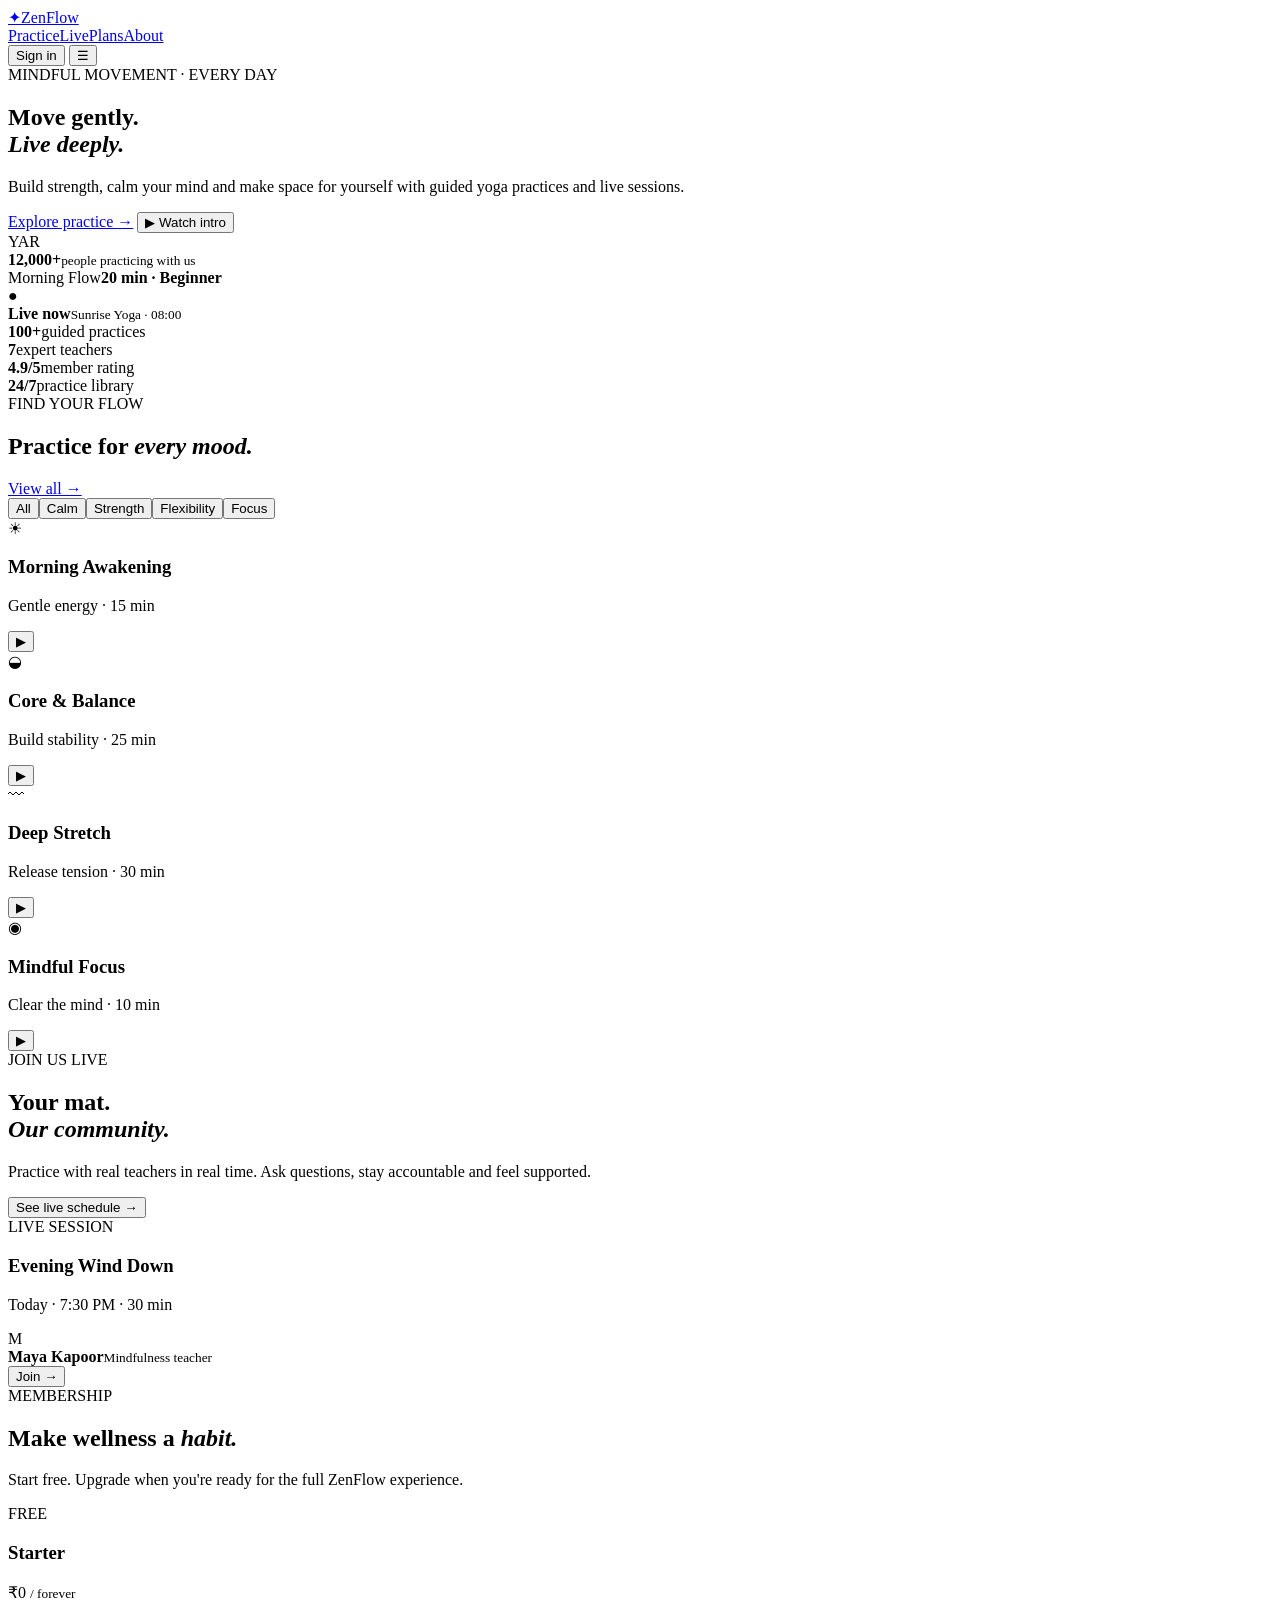
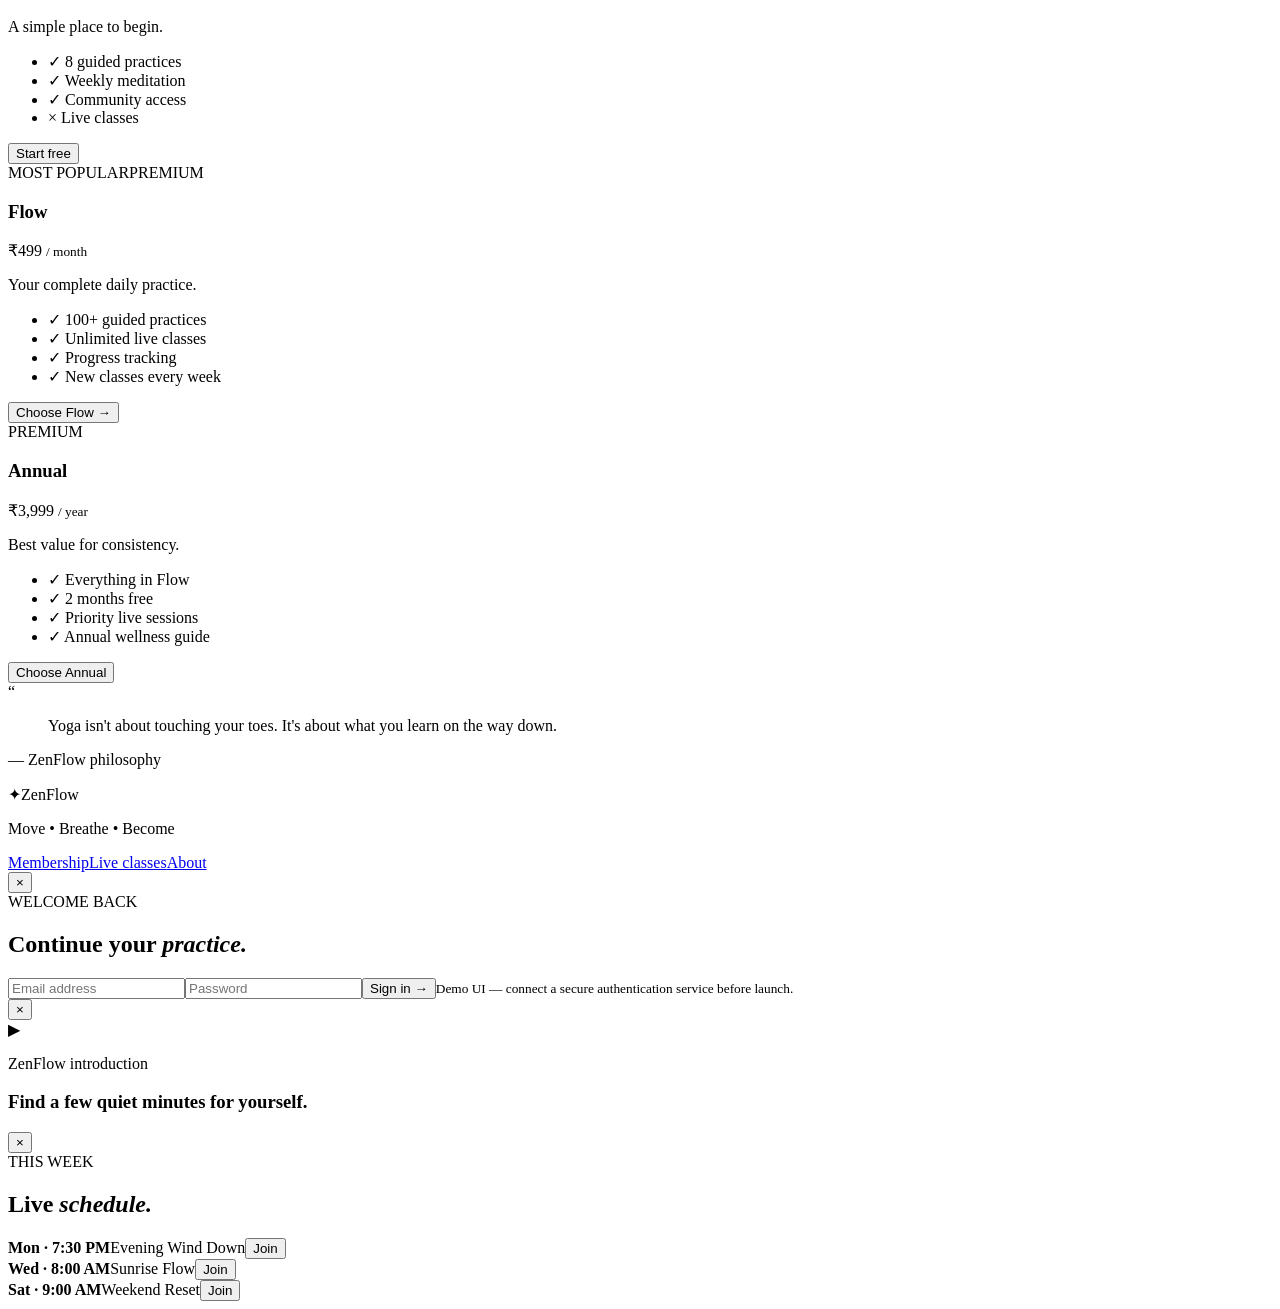
==== index.html @ b09c8c9c "Rename index.html.html to index.html" ====
<!DOCTYPE html>
<html lang="en">
<head>
<meta charset="UTF-8">
<meta name="viewport" content="width=device-width, initial-scale=1.0">
<meta name="description" content="ZenFlow Yoga — mindful movement, live classes and wellness plans.">
<title>ZenFlow Yoga | Move • Breathe • Become</title>
<link rel="preconnect" href="https://fonts.googleapis.com">
<link rel="preconnect" href="https://fonts.gstatic.com" crossorigin>
<link href="https://fonts.googleapis.com/css2?family=DM+Sans:wght@400;500;600;700&family=Playfair+Display:wght@500;600;700&display=swap" rel="stylesheet">
<link rel="stylesheet" href="style.css">
</head>
<body>
<div class="ambient ambient-one"></div><div class="ambient ambient-two"></div>

<header class="nav">
  <a class="brand" href="#home"><span class="brand-mark">✦</span><span>ZenFlow</span></a>
  <nav>
    <a href="#practice">Practice</a><a href="#live">Live</a><a href="#plans">Plans</a><a href="#about">About</a>
  </nav>
  <button class="nav-btn" onclick="openModal('loginModal')">Sign in</button>
  <button class="menu" onclick="toggleMenu()">☰</button>
</header>

<main id="home">
<section class="hero">
  <div class="hero-copy reveal">
    <div class="eyebrow">MINDFUL MOVEMENT · EVERY DAY</div>
    <h1>Move gently.<br><em>Live deeply.</em></h1>
    <p>Build strength, calm your mind and make space for yourself with guided yoga practices and live sessions.</p>
    <div class="hero-actions">
      <a class="btn primary" href="#practice">Explore practice <span>→</span></a>
      <button class="btn ghost" onclick="openModal('videoModal')">▶ Watch intro</button>
    </div>
    <div class="mini-proof"><div class="avatars"><span>Y</span><span>A</span><span>R</span></div><div><strong>12,000+</strong><small>people practicing with us</small></div></div>
  </div>
  <div class="hero-art reveal">
    <div class="sun"></div>
    <div class="hero-card">
      <div class="pose-illustration"><div class="head"></div><div class="body"></div><div class="arm a1"></div><div class="arm a2"></div><div class="leg l1"></div><div class="leg l2"></div></div>
      <div class="pose-label"><span>Morning Flow</span><b>20 min · Beginner</b></div>
    </div>
    <div class="floating-card"><span class="pulse">●</span><div><b>Live now</b><small>Sunrise Yoga · 08:00</small></div></div>
  </div>
</section>

<section class="stats reveal"><div><strong>100+</strong><span>guided practices</span></div><div><strong>7</strong><span>expert teachers</span></div><div><strong>4.9/5</strong><span>member rating</span></div><div><strong>24/7</strong><span>practice library</span></div></section>

<section id="practice" class="section">
  <div class="section-head reveal"><div><div class="eyebrow">FIND YOUR FLOW</div><h2>Practice for <em>every mood.</em></h2></div><a href="#" onclick="filterAll();return false;">View all →</a></div>
  <div class="filters reveal"><button class="active" onclick="filterPractice('all',this)">All</button><button onclick="filterPractice('calm',this)">Calm</button><button onclick="filterPractice('strength',this)">Strength</button><button onclick="filterPractice('flexibility',this)">Flexibility</button><button onclick="filterPractice('focus',this)">Focus</button></div>
  <div class="practice-grid">
    <article class="practice-card large calm reveal"><div class="card-art art-one"><span>☀</span></div><div class="card-info"><div><h3>Morning Awakening</h3><p>Gentle energy · 15 min</p></div><button onclick="startPractice('Morning Awakening')">▶</button></div></article>
    <article class="practice-card strength reveal"><div class="card-art art-two"><span>◒</span></div><div class="card-info"><div><h3>Core & Balance</h3><p>Build stability · 25 min</p></div><button onclick="startPractice('Core & Balance')">▶</button></div></article>
    <article class="practice-card flexibility reveal"><div class="card-art art-three"><span>〰</span></div><div class="card-info"><div><h3>Deep Stretch</h3><p>Release tension · 30 min</p></div><button onclick="startPractice('Deep Stretch')">▶</button></div></article>
    <article class="practice-card focus reveal"><div class="card-art art-four"><span>◉</span></div><div class="card-info"><div><h3>Mindful Focus</h3><p>Clear the mind · 10 min</p></div><button onclick="startPractice('Mindful Focus')">▶</button></div></article>
  </div>
</section>

<section id="live" class="live-section">
  <div class="live-copy reveal"><div class="eyebrow">JOIN US LIVE</div><h2>Your mat.<br><em>Our community.</em></h2><p>Practice with real teachers in real time. Ask questions, stay accountable and feel supported.</p><button class="btn light" onclick="openModal('scheduleModal')">See live schedule →</button></div>
  <div class="schedule reveal">
    <div class="live-badge"><span></span> LIVE SESSION</div>
    <h3>Evening Wind Down</h3><p>Today · 7:30 PM · 30 min</p><div class="teacher"><div class="teacher-avatar">M</div><div><b>Maya Kapoor</b><small>Mindfulness teacher</small></div><button onclick="joinLive()">Join →</button></div>
  </div>
</section>

<section id="plans" class="section plans">
  <div class="section-head centered reveal"><div class="eyebrow">MEMBERSHIP</div><h2>Make wellness a <em>habit.</em></h2><p>Start free. Upgrade when you're ready for the full ZenFlow experience.</p></div>
  <div class="pricing">
    <article class="price-card reveal"><span class="plan-tag">FREE</span><h3>Starter</h3><div class="price">₹0 <small>/ forever</small></div><p>A simple place to begin.</p><ul><li>✓ 8 guided practices</li><li>✓ Weekly meditation</li><li>✓ Community access</li><li class="muted">× Live classes</li></ul><button class="btn outline" onclick="choosePlan('Starter')">Start free</button></article>
    <article class="price-card featured reveal"><span class="popular">MOST POPULAR</span><span class="plan-tag">PREMIUM</span><h3>Flow</h3><div class="price">₹499 <small>/ month</small></div><p>Your complete daily practice.</p><ul><li>✓ 100+ guided practices</li><li>✓ Unlimited live classes</li><li>✓ Progress tracking</li><li>✓ New classes every week</li></ul><button class="btn primary" onclick="choosePlan('Flow')">Choose Flow →</button></article>
    <article class="price-card reveal"><span class="plan-tag">PREMIUM</span><h3>Annual</h3><div class="price">₹3,999 <small>/ year</small></div><p>Best value for consistency.</p><ul><li>✓ Everything in Flow</li><li>✓ 2 months free</li><li>✓ Priority live sessions</li><li>✓ Annual wellness guide</li></ul><button class="btn outline" onclick="choosePlan('Annual')">Choose Annual</button></article>
  </div>
</section>

<section id="about" class="testimonial reveal"><div class="quote-mark">“</div><blockquote>Yoga isn't about touching your toes. It's about what you learn on the way down.</blockquote><p>— ZenFlow philosophy</p></section>
</main>

<footer><div class="brand"><span class="brand-mark">✦</span><span>ZenFlow</span></div><p>Move • Breathe • Become</p><div><a href="#plans">Membership</a><a href="#live">Live classes</a><a href="#about">About</a></div></footer>

<div class="modal" id="loginModal"><div class="modal-box"><button class="close" onclick="closeModal('loginModal')">×</button><div class="eyebrow">WELCOME BACK</div><h2>Continue your <em>practice.</em></h2><input placeholder="Email address" type="email"><input placeholder="Password" type="password"><button class="btn primary full" onclick="demoAction('Signed in (demo)');closeModal('loginModal')">Sign in →</button><small>Demo UI — connect a secure authentication service before launch.</small></div></div>
<div class="modal" id="videoModal"><div class="modal-box video-box"><button class="close" onclick="closeModal('videoModal')">×</button><div class="fake-video"><span>▶</span><p>ZenFlow introduction</p></div><h3>Find a few quiet minutes for yourself.</h3></div></div>
<div class="modal" id="scheduleModal"><div class="modal-box"><button class="close" onclick="closeModal('scheduleModal')">×</button><div class="eyebrow">THIS WEEK</div><h2>Live <em>schedule.</em></h2><div class="slot"><b>Mon · 7:30 PM</b><span>Evening Wind Down</span><button onclick="joinLive()">Join</button></div><div class="slot"><b>Wed · 8:00 AM</b><span>Sunrise Flow</span><button onclick="joinLive()">Join</button></div><div class="slot"><b>Sat · 9:00 AM</b><span>Weekend Reset</span><button onclick="joinLive()">Join</button></div></div></div>
<div class="toast" id="toast"></div>
<script src="script.js"></script>
</body>
</html>
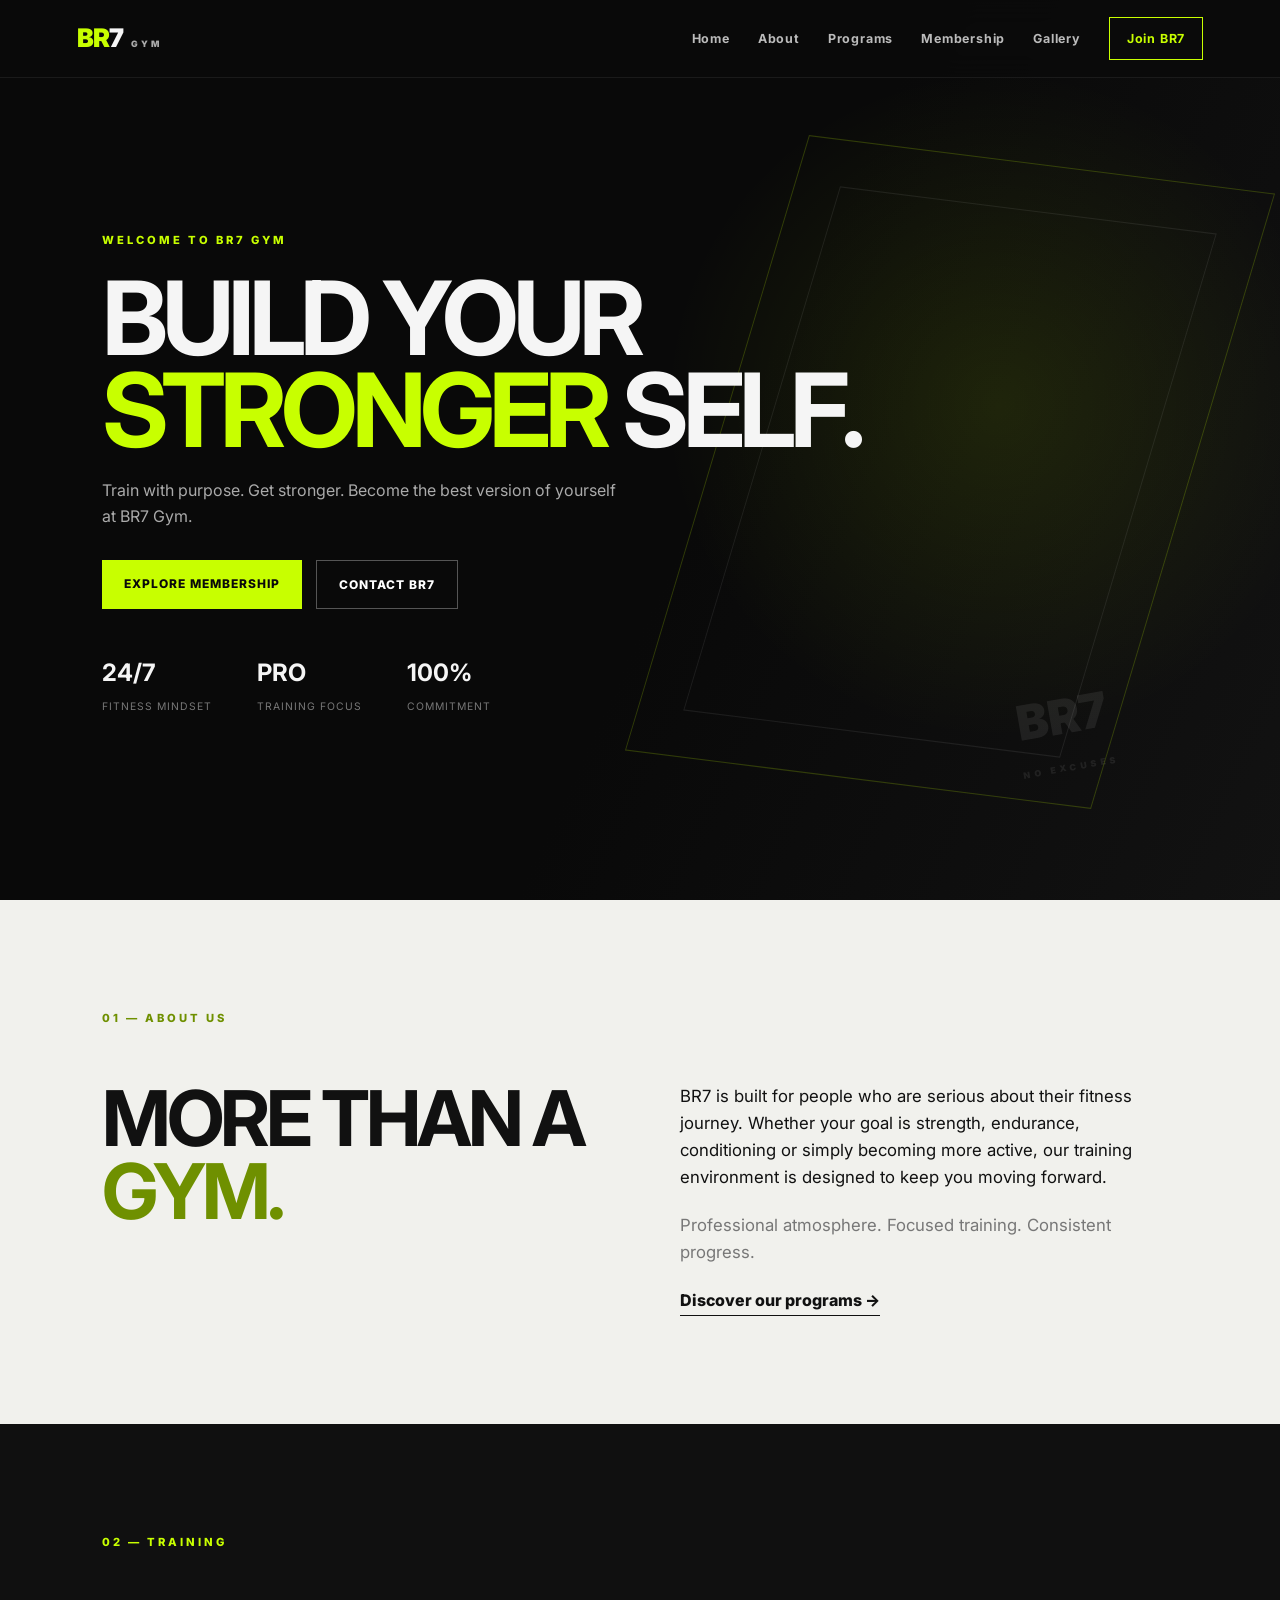
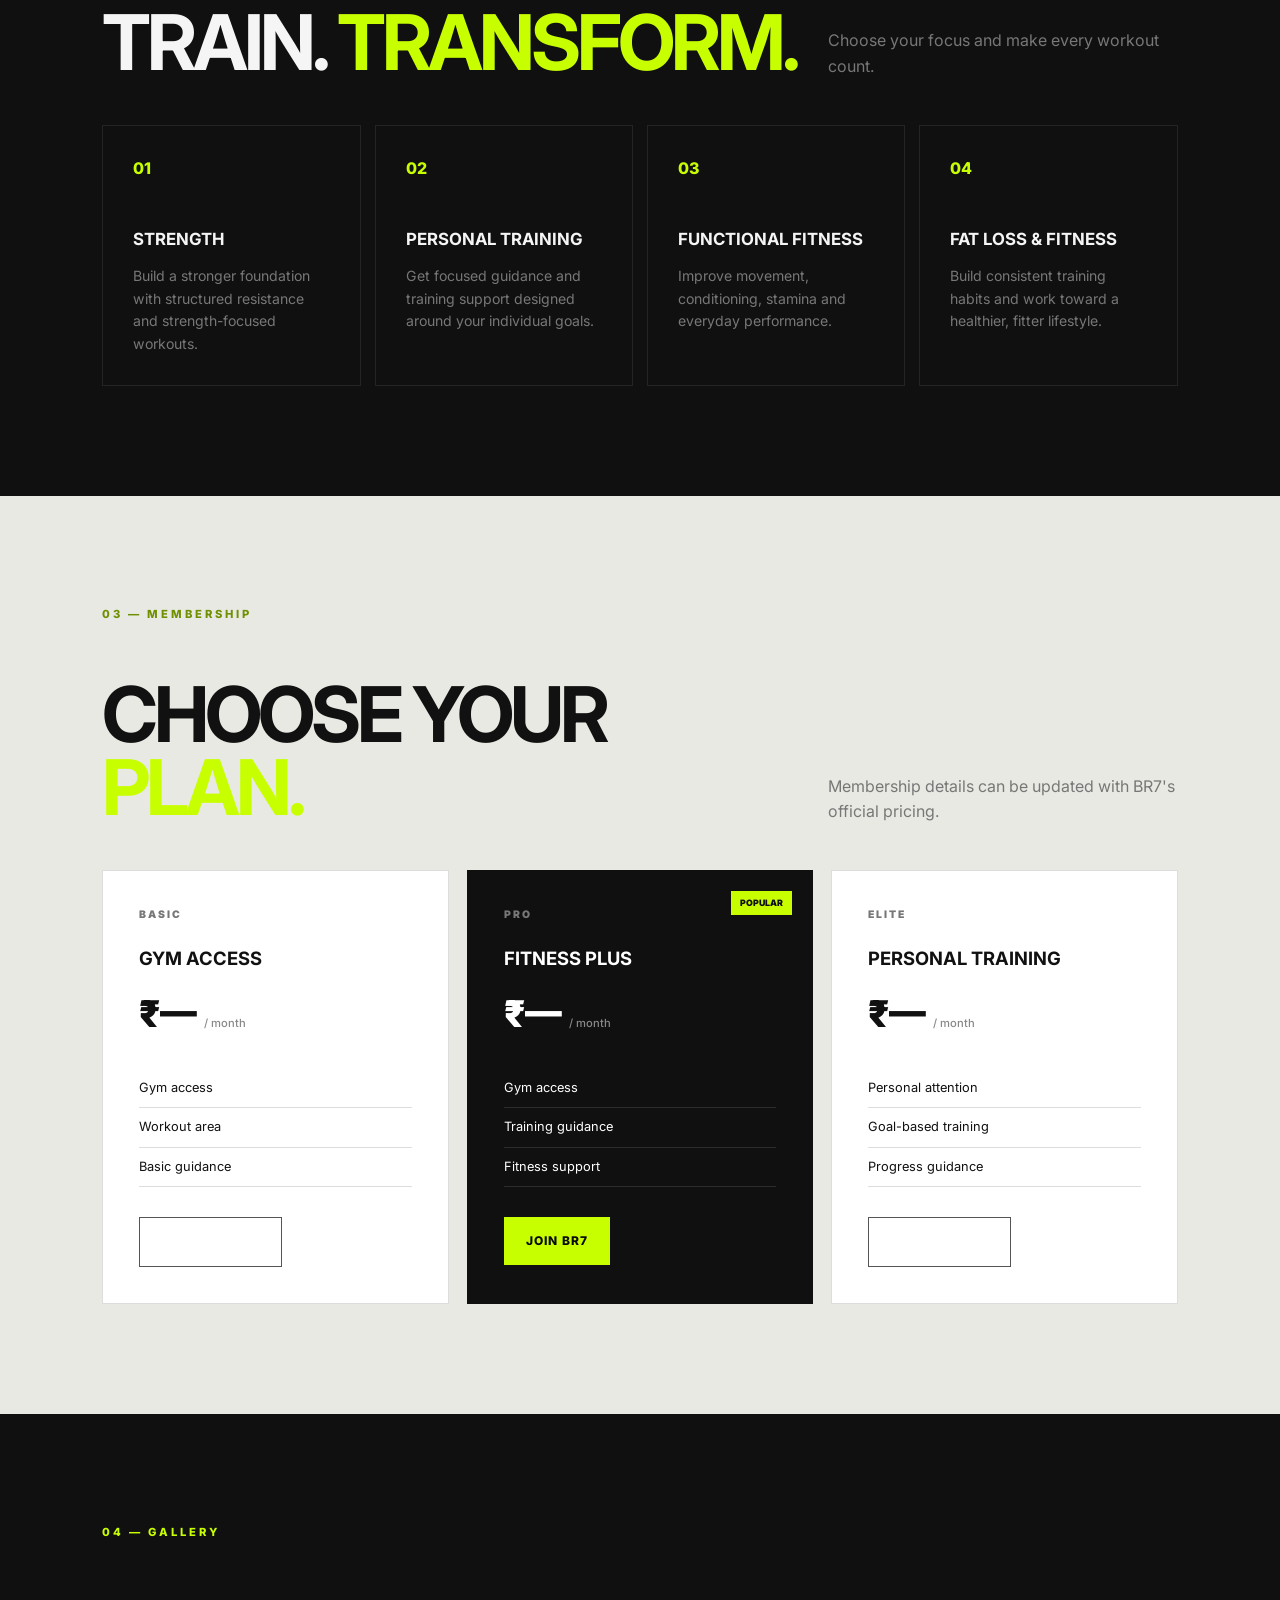
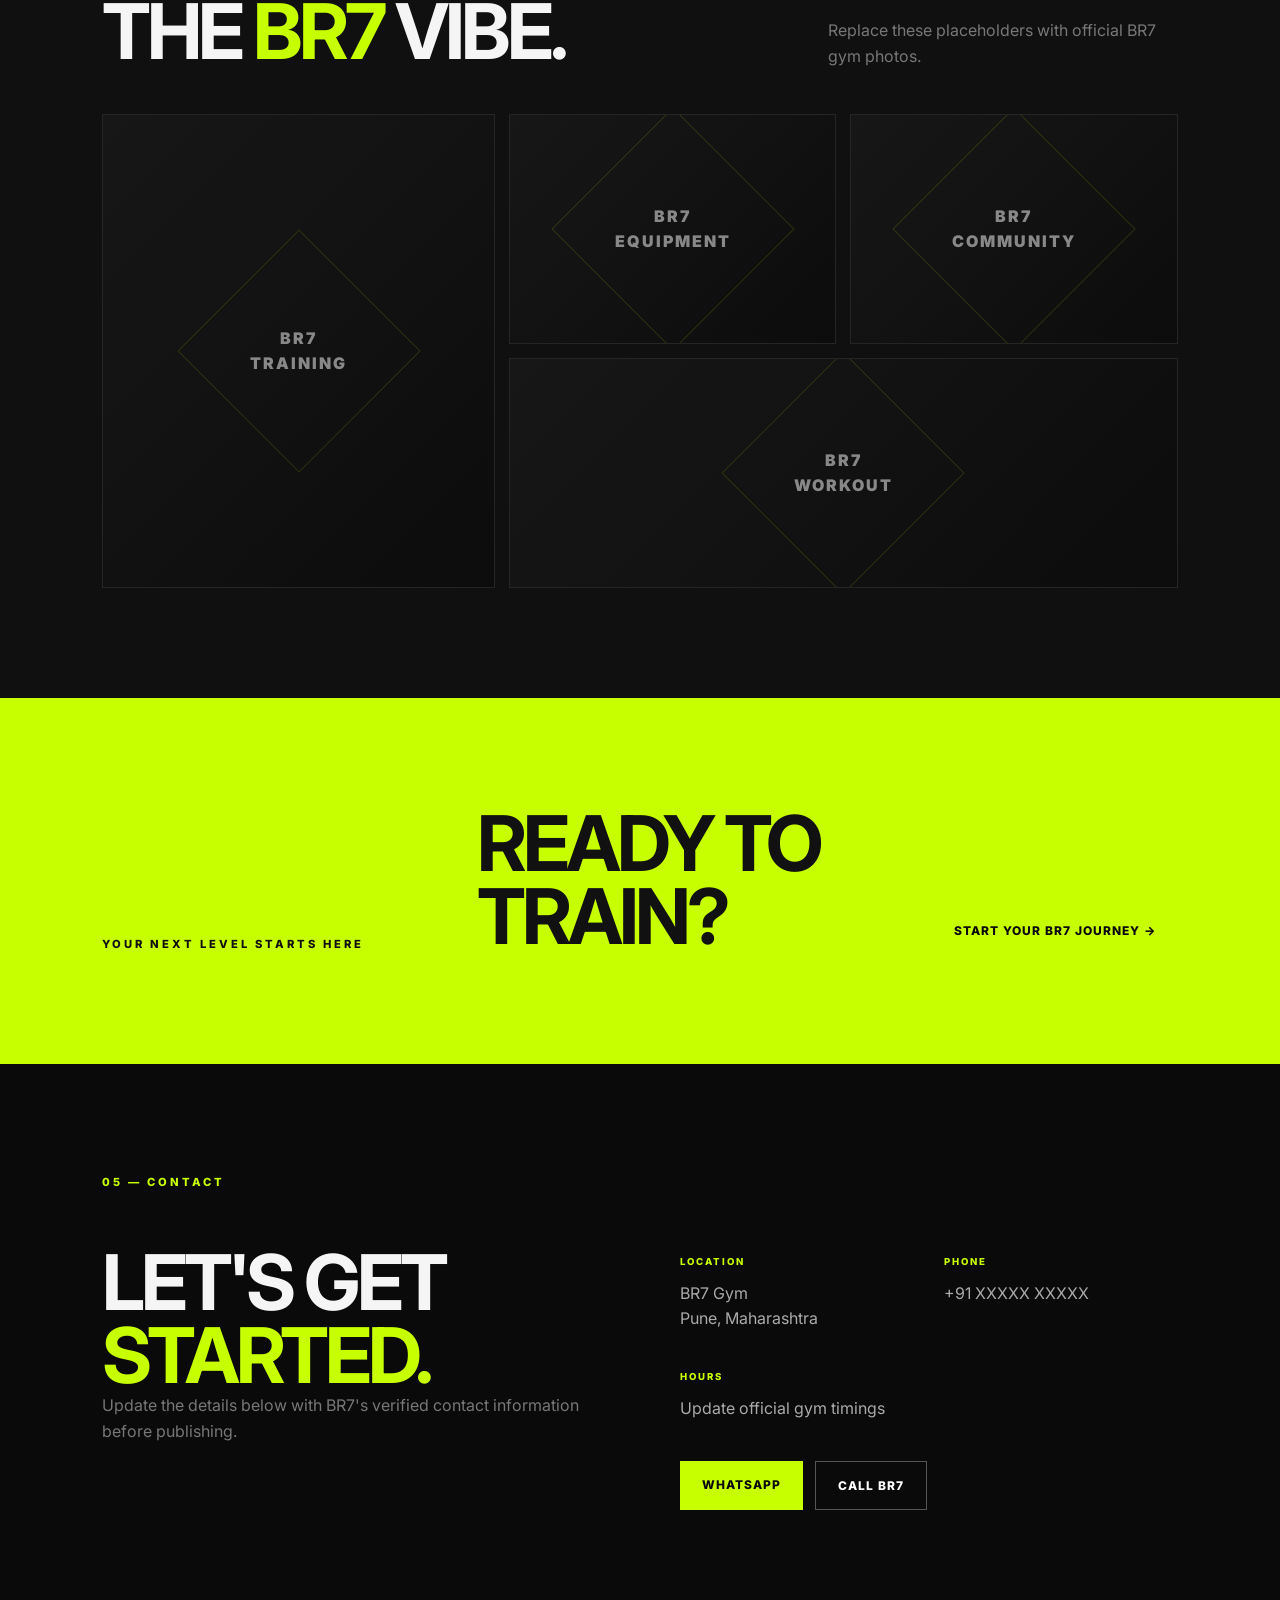
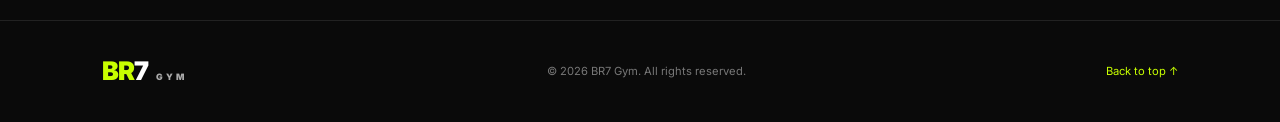
==== commit 6a9e39c7: "Add files via upload" ====
--- a/index.html
+++ b/index.html
@@ -1,88 +1,137 @@
 <!DOCTYPE html>
 <html lang="en">
 <head>
-<meta charset="UTF-8">
-<meta name="viewport" content="width=device-width, initial-scale=1.0">
-<meta name="description" content="ZenFlow Yoga — mindful movement, live classes and wellness plans.">
-<title>ZenFlow Yoga | Move • Breathe • Become</title>
-<link rel="preconnect" href="https://fonts.googleapis.com">
-<link rel="preconnect" href="https://fonts.gstatic.com" crossorigin>
-<link href="https://fonts.googleapis.com/css2?family=DM+Sans:wght@400;500;600;700&family=Playfair+Display:wght@500;600;700&display=swap" rel="stylesheet">
-<link rel="stylesheet" href="style.css">
+  <meta charset="UTF-8">
+  <meta name="viewport" content="width=device-width, initial-scale=1.0">
+  <meta name="description" content="BR7 Gym - Modern fitness, strength and training.">
+  <title>BR7 Gym | Train. Transform. Triumph.</title>
+  <link rel="preconnect" href="https://fonts.googleapis.com">
+  <link rel="preconnect" href="https://fonts.gstatic.com" crossorigin>
+  <link href="https://fonts.googleapis.com/css2?family=Inter:wght@400;500;600;700;800;900&display=swap" rel="stylesheet">
+  <link rel="stylesheet" href="style.css">
 </head>
 <body>
-<div class="ambient ambient-one"></div><div class="ambient ambient-two"></div>
+  <div class="loader"><div class="loader-logo">BR<span>7</span></div></div>
 
-<header class="nav">
-  <a class="brand" href="#home"><span class="brand-mark">✦</span><span>ZenFlow</span></a>
-  <nav>
-    <a href="#practice">Practice</a><a href="#live">Live</a><a href="#plans">Plans</a><a href="#about">About</a>
-  </nav>
-  <button class="nav-btn" onclick="openModal('loginModal')">Sign in</button>
-  <button class="menu" onclick="toggleMenu()">☰</button>
-</header>
+  <header class="navbar">
+    <a class="brand" href="#home"><span>BR</span>7 <small>GYM</small></a>
+    <button class="menu-toggle" aria-label="Open menu">☰</button>
+    <nav>
+      <a href="#home">Home</a>
+      <a href="#about">About</a>
+      <a href="#programs">Programs</a>
+      <a href="#plans">Membership</a>
+      <a href="#gallery">Gallery</a>
+      <a href="#contact" class="nav-cta">Join BR7</a>
+    </nav>
+  </header>
 
-<main id="home">
-<section class="hero">
-  <div class="hero-copy reveal">
-    <div class="eyebrow">MINDFUL MOVEMENT · EVERY DAY</div>
-    <h1>Move gently.<br><em>Live deeply.</em></h1>
-    <p>Build strength, calm your mind and make space for yourself with guided yoga practices and live sessions.</p>
-    <div class="hero-actions">
-      <a class="btn primary" href="#practice">Explore practice <span>→</span></a>
-      <button class="btn ghost" onclick="openModal('videoModal')">▶ Watch intro</button>
-    </div>
-    <div class="mini-proof"><div class="avatars"><span>Y</span><span>A</span><span>R</span></div><div><strong>12,000+</strong><small>people practicing with us</small></div></div>
-  </div>
-  <div class="hero-art reveal">
-    <div class="sun"></div>
-    <div class="hero-card">
-      <div class="pose-illustration"><div class="head"></div><div class="body"></div><div class="arm a1"></div><div class="arm a2"></div><div class="leg l1"></div><div class="leg l2"></div></div>
-      <div class="pose-label"><span>Morning Flow</span><b>20 min · Beginner</b></div>
-    </div>
-    <div class="floating-card"><span class="pulse">●</span><div><b>Live now</b><small>Sunrise Yoga · 08:00</small></div></div>
-  </div>
-</section>
+  <main>
+    <section id="home" class="hero">
+      <div class="hero-content reveal">
+        <p class="eyebrow">WELCOME TO BR7 GYM</p>
+        <h1>BUILD YOUR<br><span>STRONGER</span> SELF.</h1>
+        <p class="hero-text">Train with purpose. Get stronger. Become the best version of yourself at BR7 Gym.</p>
+        <div class="hero-buttons">
+          <a href="#plans" class="btn btn-primary">Explore Membership</a>
+          <a href="#contact" class="btn btn-outline">Contact BR7</a>
+        </div>
+        <div class="stats">
+          <div><strong>24/7</strong><small>Fitness Mindset</small></div>
+          <div><strong>PRO</strong><small>Training Focus</small></div>
+          <div><strong>100%</strong><small>Commitment</small></div>
+        </div>
+      </div>
+      <div class="hero-shape"></div>
+      <div class="hero-badge">BR7<br><small>NO EXCUSES</small></div>
+    </section>
 
-<section class="stats reveal"><div><strong>100+</strong><span>guided practices</span></div><div><strong>7</strong><span>expert teachers</span></div><div><strong>4.9/5</strong><span>member rating</span></div><div><strong>24/7</strong><span>practice library</span></div></section>
+    <section id="about" class="section about">
+      <div class="section-tag">01 — ABOUT US</div>
+      <div class="two-col">
+        <div class="reveal">
+          <h2>MORE THAN A<br><span>GYM.</span></h2>
+        </div>
+        <div class="about-copy reveal">
+          <p>BR7 is built for people who are serious about their fitness journey. Whether your goal is strength, endurance, conditioning or simply becoming more active, our training environment is designed to keep you moving forward.</p>
+          <p class="muted">Professional atmosphere. Focused training. Consistent progress.</p>
+          <a href="#programs" class="text-link">Discover our programs →</a>
+        </div>
+      </div>
+    </section>
 
-<section id="practice" class="section">
-  <div class="section-head reveal"><div><div class="eyebrow">FIND YOUR FLOW</div><h2>Practice for <em>every mood.</em></h2></div><a href="#" onclick="filterAll();return false;">View all →</a></div>
-  <div class="filters reveal"><button class="active" onclick="filterPractice('all',this)">All</button><button onclick="filterPractice('calm',this)">Calm</button><button onclick="filterPractice('strength',this)">Strength</button><button onclick="filterPractice('flexibility',this)">Flexibility</button><button onclick="filterPractice('focus',this)">Focus</button></div>
-  <div class="practice-grid">
-    <article class="practice-card large calm reveal"><div class="card-art art-one"><span>☀</span></div><div class="card-info"><div><h3>Morning Awakening</h3><p>Gentle energy · 15 min</p></div><button onclick="startPractice('Morning Awakening')">▶</button></div></article>
-    <article class="practice-card strength reveal"><div class="card-art art-two"><span>◒</span></div><div class="card-info"><div><h3>Core & Balance</h3><p>Build stability · 25 min</p></div><button onclick="startPractice('Core & Balance')">▶</button></div></article>
-    <article class="practice-card flexibility reveal"><div class="card-art art-three"><span>〰</span></div><div class="card-info"><div><h3>Deep Stretch</h3><p>Release tension · 30 min</p></div><button onclick="startPractice('Deep Stretch')">▶</button></div></article>
-    <article class="practice-card focus reveal"><div class="card-art art-four"><span>◉</span></div><div class="card-info"><div><h3>Mindful Focus</h3><p>Clear the mind · 10 min</p></div><button onclick="startPractice('Mindful Focus')">▶</button></div></article>
-  </div>
-</section>
+    <section id="programs" class="section dark-section">
+      <div class="section-tag">02 — TRAINING</div>
+      <div class="section-heading">
+        <h2>TRAIN. <span>TRANSFORM.</span></h2>
+        <p>Choose your focus and make every workout count.</p>
+      </div>
+      <div class="cards">
+        <article class="card reveal"><div class="icon">01</div><h3>STRENGTH</h3><p>Build a stronger foundation with structured resistance and strength-focused workouts.</p></article>
+        <article class="card reveal"><div class="icon">02</div><h3>PERSONAL TRAINING</h3><p>Get focused guidance and training support designed around your individual goals.</p></article>
+        <article class="card reveal"><div class="icon">03</div><h3>FUNCTIONAL FITNESS</h3><p>Improve movement, conditioning, stamina and everyday performance.</p></article>
+        <article class="card reveal"><div class="icon">04</div><h3>FAT LOSS & FITNESS</h3><p>Build consistent training habits and work toward a healthier, fitter lifestyle.</p></article>
+      </div>
+    </section>
 
-<section id="live" class="live-section">
-  <div class="live-copy reveal"><div class="eyebrow">JOIN US LIVE</div><h2>Your mat.<br><em>Our community.</em></h2><p>Practice with real teachers in real time. Ask questions, stay accountable and feel supported.</p><button class="btn light" onclick="openModal('scheduleModal')">See live schedule →</button></div>
-  <div class="schedule reveal">
-    <div class="live-badge"><span></span> LIVE SESSION</div>
-    <h3>Evening Wind Down</h3><p>Today · 7:30 PM · 30 min</p><div class="teacher"><div class="teacher-avatar">M</div><div><b>Maya Kapoor</b><small>Mindfulness teacher</small></div><button onclick="joinLive()">Join →</button></div>
-  </div>
-</section>
+    <section id="plans" class="section plans">
+      <div class="section-tag">03 — MEMBERSHIP</div>
+      <div class="section-heading">
+        <h2>CHOOSE YOUR <span>PLAN.</span></h2>
+        <p>Membership details can be updated with BR7's official pricing.</p>
+      </div>
+      <div class="pricing">
+        <article class="price-card reveal"><p class="plan-label">BASIC</p><h3>GYM ACCESS</h3><div class="price">₹— <small>/ month</small></div><ul><li>Gym access</li><li>Workout area</li><li>Basic guidance</li></ul><a href="#contact" class="btn btn-outline">Enquire Now</a></article>
+        <article class="price-card featured reveal"><div class="popular">POPULAR</div><p class="plan-label">PRO</p><h3>FITNESS PLUS</h3><div class="price">₹— <small>/ month</small></div><ul><li>Gym access</li><li>Training guidance</li><li>Fitness support</li></ul><a href="#contact" class="btn btn-primary">Join BR7</a></article>
+        <article class="price-card reveal"><p class="plan-label">ELITE</p><h3>PERSONAL TRAINING</h3><div class="price">₹— <small>/ month</small></div><ul><li>Personal attention</li><li>Goal-based training</li><li>Progress guidance</li></ul><a href="#contact" class="btn btn-outline">Enquire Now</a></article>
+      </div>
+    </section>
 
-<section id="plans" class="section plans">
-  <div class="section-head centered reveal"><div class="eyebrow">MEMBERSHIP</div><h2>Make wellness a <em>habit.</em></h2><p>Start free. Upgrade when you're ready for the full ZenFlow experience.</p></div>
-  <div class="pricing">
-    <article class="price-card reveal"><span class="plan-tag">FREE</span><h3>Starter</h3><div class="price">₹0 <small>/ forever</small></div><p>A simple place to begin.</p><ul><li>✓ 8 guided practices</li><li>✓ Weekly meditation</li><li>✓ Community access</li><li class="muted">× Live classes</li></ul><button class="btn outline" onclick="choosePlan('Starter')">Start free</button></article>
-    <article class="price-card featured reveal"><span class="popular">MOST POPULAR</span><span class="plan-tag">PREMIUM</span><h3>Flow</h3><div class="price">₹499 <small>/ month</small></div><p>Your complete daily practice.</p><ul><li>✓ 100+ guided practices</li><li>✓ Unlimited live classes</li><li>✓ Progress tracking</li><li>✓ New classes every week</li></ul><button class="btn primary" onclick="choosePlan('Flow')">Choose Flow →</button></article>
-    <article class="price-card reveal"><span class="plan-tag">PREMIUM</span><h3>Annual</h3><div class="price">₹3,999 <small>/ year</small></div><p>Best value for consistency.</p><ul><li>✓ Everything in Flow</li><li>✓ 2 months free</li><li>✓ Priority live sessions</li><li>✓ Annual wellness guide</li></ul><button class="btn outline" onclick="choosePlan('Annual')">Choose Annual</button></article>
-  </div>
-</section>
+    <section id="gallery" class="section gallery-section dark-section">
+      <div class="section-tag">04 — GALLERY</div>
+      <div class="section-heading">
+        <h2>THE <span>BR7</span> VIBE.</h2>
+        <p>Replace these placeholders with official BR7 gym photos.</p>
+      </div>
+      <div class="gallery">
+        <div class="gallery-box tall"><span>BR7<br>TRAINING</span></div>
+        <div class="gallery-box"><span>BR7<br>EQUIPMENT</span></div>
+        <div class="gallery-box"><span>BR7<br>COMMUNITY</span></div>
+        <div class="gallery-box wide"><span>BR7<br>WORKOUT</span></div>
+      </div>
+    </section>
 
-<section id="about" class="testimonial reveal"><div class="quote-mark">“</div><blockquote>Yoga isn't about touching your toes. It's about what you learn on the way down.</blockquote><p>— ZenFlow philosophy</p></section>
-</main>
+    <section class="section cta-section">
+      <div class="cta-box reveal">
+        <p class="eyebrow">YOUR NEXT LEVEL STARTS HERE</p>
+        <h2>READY TO<br><span>TRAIN?</span></h2>
+        <a href="#contact" class="btn btn-primary">Start Your BR7 Journey →</a>
+      </div>
+    </section>
 
-<footer><div class="brand"><span class="brand-mark">✦</span><span>ZenFlow</span></div><p>Move • Breathe • Become</p><div><a href="#plans">Membership</a><a href="#live">Live classes</a><a href="#about">About</a></div></footer>
+    <section id="contact" class="section contact">
+      <div class="section-tag">05 — CONTACT</div>
+      <div class="two-col">
+        <div class="reveal">
+          <h2>LET'S GET<br><span>STARTED.</span></h2>
+          <p class="muted">Update the details below with BR7's verified contact information before publishing.</p>
+        </div>
+        <div class="contact-info reveal">
+          <div><small>LOCATION</small><p>BR7 Gym<br>Pune, Maharashtra</p></div>
+          <div><small>PHONE</small><p>+91 XXXXX XXXXX</p></div>
+          <div><small>HOURS</small><p>Update official gym timings</p></div>
+          <div class="contact-buttons"><a href="#" class="btn btn-primary">WhatsApp</a><a href="tel:+910000000000" class="btn btn-outline">Call BR7</a></div>
+        </div>
+      </div>
+    </section>
+  </main>
 
-<div class="modal" id="loginModal"><div class="modal-box"><button class="close" onclick="closeModal('loginModal')">×</button><div class="eyebrow">WELCOME BACK</div><h2>Continue your <em>practice.</em></h2><input placeholder="Email address" type="email"><input placeholder="Password" type="password"><button class="btn primary full" onclick="demoAction('Signed in (demo)');closeModal('loginModal')">Sign in →</button><small>Demo UI — connect a secure authentication service before launch.</small></div></div>
-<div class="modal" id="videoModal"><div class="modal-box video-box"><button class="close" onclick="closeModal('videoModal')">×</button><div class="fake-video"><span>▶</span><p>ZenFlow introduction</p></div><h3>Find a few quiet minutes for yourself.</h3></div></div>
-<div class="modal" id="scheduleModal"><div class="modal-box"><button class="close" onclick="closeModal('scheduleModal')">×</button><div class="eyebrow">THIS WEEK</div><h2>Live <em>schedule.</em></h2><div class="slot"><b>Mon · 7:30 PM</b><span>Evening Wind Down</span><button onclick="joinLive()">Join</button></div><div class="slot"><b>Wed · 8:00 AM</b><span>Sunrise Flow</span><button onclick="joinLive()">Join</button></div><div class="slot"><b>Sat · 9:00 AM</b><span>Weekend Reset</span><button onclick="joinLive()">Join</button></div></div></div>
-<div class="toast" id="toast"></div>
-<script src="script.js"></script>
+  <footer>
+    <div class="brand"><span>BR</span>7 <small>GYM</small></div>
+    <p>© 2026 BR7 Gym. All rights reserved.</p>
+    <a href="#home">Back to top ↑</a>
+  </footer>
+
+  <script src="script.js"></script>
 </body>
-</html>
+</html>
--- a/style.css
+++ b/style.css
@@ -0,0 +1 @@
+*{margin:0;padding:0;box-sizing:border-box}html{scroll-behavior:smooth}body{font-family:Inter,Arial,sans-serif;background:#0a0a0a;color:#f5f5f5;line-height:1.6}.loader{position:fixed;inset:0;background:#0a0a0a;display:grid;place-items:center;z-index:9999;animation:hideLoader .8s 1.4s forwards}.loader-logo{font-size:4rem;font-weight:900;letter-spacing:-5px}.loader-logo span,.brand span,h1 span,h2 span,.section-heading span{color:#c8ff00}@keyframes hideLoader{to{opacity:0;visibility:hidden}}a{color:inherit;text-decoration:none}.navbar{position:fixed;top:0;left:0;width:100%;height:78px;display:flex;align-items:center;justify-content:space-between;padding:0 6%;z-index:100;background:rgba(10,10,10,.8);backdrop-filter:blur(14px);border-bottom:1px solid rgba(255,255,255,.07)}.brand{font-size:1.6rem;font-weight:900;letter-spacing:-1px}.brand small{font-size:.55rem;letter-spacing:3px;margin-left:4px;color:#aaa}nav{display:flex;gap:28px;align-items:center}nav a{font-size:.78rem;font-weight:700;letter-spacing:.8px;color:#bbb;transition:.3s}nav a:hover{color:#c8ff00}.nav-cta{padding:11px 17px;border:1px solid #c8ff00;color:#c8ff00!important}.menu-toggle{display:none;background:none;border:0;color:white;font-size:1.7rem}.hero{min-height:100vh;position:relative;display:flex;align-items:center;padding:130px 8% 80px;overflow:hidden;background:radial-gradient(circle at 78% 45%,rgba(200,255,0,.1),transparent 30%),linear-gradient(115deg,#090909 55%,#121212 100%)}.hero-content{max-width:760px;position:relative;z-index:2}.eyebrow,.section-tag{font-size:.7rem;font-weight:800;letter-spacing:3px;color:#c8ff00}.hero h1{font-size:clamp(3.5rem,8vw,7.8rem);line-height:.9;letter-spacing:-6px;margin:22px 0}.hero-text{max-width:520px;color:#aaa;font-size:1rem}.hero-buttons{display:flex;gap:14px;margin:30px 0}.btn{display:inline-block;padding:14px 22px;font-size:.75rem;font-weight:800;letter-spacing:1px;text-transform:uppercase;transition:.3s}.btn-primary{background:#c8ff00;color:#0a0a0a}.btn-primary:hover{transform:translateY(-3px);box-shadow:0 10px 30px rgba(200,255,0,.2)}.btn-outline{border:1px solid #555;color:#fff}.btn-outline:hover{border-color:#c8ff00;color:#c8ff00}.stats{display:flex;gap:45px;margin-top:45px}.stats strong{display:block;font-size:1.5rem}.stats small{font-size:.65rem;color:#777;text-transform:uppercase;letter-spacing:1px}.hero-shape{position:absolute;width:480px;height:620px;right:7%;top:18%;border:1px solid rgba(200,255,0,.2);transform:skew(-10deg) rotate(7deg)}.hero-shape:after{content:"";position:absolute;inset:45px;border:1px solid rgba(255,255,255,.08)}.hero-badge{position:absolute;right:13%;bottom:14%;font-size:3rem;font-weight:900;line-height:.8;text-align:center;opacity:.08;transform:rotate(-10deg)}.hero-badge small{font-size:.55rem;letter-spacing:4px}.section{padding:110px 8%}.about{background:#f1f1ed;color:#111}.about .section-tag,.about h2 span{color:#6f9000}.two-col{display:grid;grid-template-columns:1fr 1fr;gap:80px;margin-top:55px}.section h2{font-size:clamp(2.7rem,6vw,5.5rem);line-height:.95;letter-spacing:-4px}.about-copy{max-width:570px}.about-copy p{font-size:1.05rem;margin-bottom:22px}.muted{color:#777}.text-link{font-weight:800;border-bottom:1px solid currentColor;padding-bottom:5px}.dark-section{background:#101010}.section-heading{display:flex;justify-content:space-between;align-items:end;gap:30px;margin:55px 0 45px}.section-heading p{max-width:350px;color:#777}.cards{display:grid;grid-template-columns:repeat(4,1fr);gap:14px}.card{padding:30px;border:1px solid #242424;min-height:250px;transition:.35s}.card:hover{border-color:#c8ff00;transform:translateY(-6px)}.icon{color:#c8ff00;font-weight:800;margin-bottom:45px}.card h3{font-size:1.05rem;margin-bottom:12px}.card p{color:#777;font-size:.88rem}.plans{background:#e9e9e4;color:#111}.plans .section-tag{color:#6f9000}.pricing{display:grid;grid-template-columns:repeat(3,1fr);gap:18px}.price-card{position:relative;background:#fff;padding:36px;border:1px solid #ddd}.price-card.featured{background:#101010;color:#fff;border-color:#101010}.popular{position:absolute;right:20px;top:20px;background:#c8ff00;color:#111;padding:5px 9px;font-size:.55rem;font-weight:900}.plan-label{font-size:.65rem;font-weight:900;letter-spacing:2px;color:#777}.price-card h3{margin:20px 0 12px;font-size:1.15rem}.price{font-size:2.3rem;font-weight:900;margin-bottom:25px}.price small{font-size:.7rem;font-weight:500;color:#888}.price-card ul{list-style:none;margin-bottom:30px}.price-card li{padding:9px 0;border-bottom:1px solid #ddd;font-size:.8rem}.featured li{border-color:#2c2c2c}.gallery{display:grid;grid-template-columns:1.2fr 1fr 1fr;grid-auto-rows:230px;gap:14px}.gallery-box{display:grid;place-items:center;border:1px solid #252525;background:linear-gradient(135deg,#171717,#0c0c0c);position:relative;overflow:hidden}.gallery-box:before{content:"";position:absolute;width:170px;height:170px;border:1px solid rgba(200,255,0,.15);transform:rotate(45deg)}.gallery-box span{position:relative;z-index:1;text-align:center;font-weight:900;font-size:1rem;letter-spacing:2px;color:#888}.gallery-box.tall{grid-row:span 2}.gallery-box.wide{grid-column:span 2}.cta-section{background:#c8ff00;color:#111}.cta-box{display:flex;align-items:end;justify-content:space-between;gap:40px}.cta-section .eyebrow{color:#111}.cta-section h2 span{color:#111}.contact{background:#0a0a0a}.contact-info{display:grid;grid-template-columns:1fr 1fr;gap:30px}.contact-info small{font-size:.6rem;letter-spacing:2px;color:#c8ff00;font-weight:800}.contact-info p{margin-top:8px;color:#aaa}.contact-buttons{grid-column:span 2;display:flex;gap:12px;margin-top:10px}footer{padding:30px 8%;border-top:1px solid #222;display:flex;justify-content:space-between;align-items:center;color:#777;font-size:.7rem}footer .brand{color:#fff}footer a{color:#c8ff00}.reveal{opacity:0;transform:translateY(30px);transition:opacity .7s,transform .7s}.reveal.visible{opacity:1;transform:none}@media(max-width:900px){nav{position:absolute;top:78px;left:0;width:100%;display:none;flex-direction:column;align-items:flex-start;padding:25px 8%;background:#101010}nav.open{display:flex}.menu-toggle{display:block}.hero-shape{right:-180px;opacity:.5}.cards{grid-template-columns:1fr 1fr}.pricing{grid-template-columns:1fr}.gallery{grid-template-columns:1fr 1fr}.gallery-box.tall{grid-row:span 1}.gallery-box.wide{grid-column:span 2}.section-heading,.cta-box{display:block}.section-heading p{margin-top:18px}.cta-box .btn{margin-top:30px}}@media(max-width:600px){.navbar{padding:0 5%}.hero{padding-left:6%;padding-right:6%}.hero h1{letter-spacing:-3px}.stats{gap:20px}.two-col{grid-template-columns:1fr;gap:35px}.cards{grid-template-columns:1fr}.gallery{grid-template-columns:1fr}.gallery-box.wide{grid-column:span 1}.contact-info{grid-template-columns:1fr}.contact-buttons{grid-column:span 1}.section{padding:80px 6%}footer{flex-direction:column;gap:15px;text-align:center}}
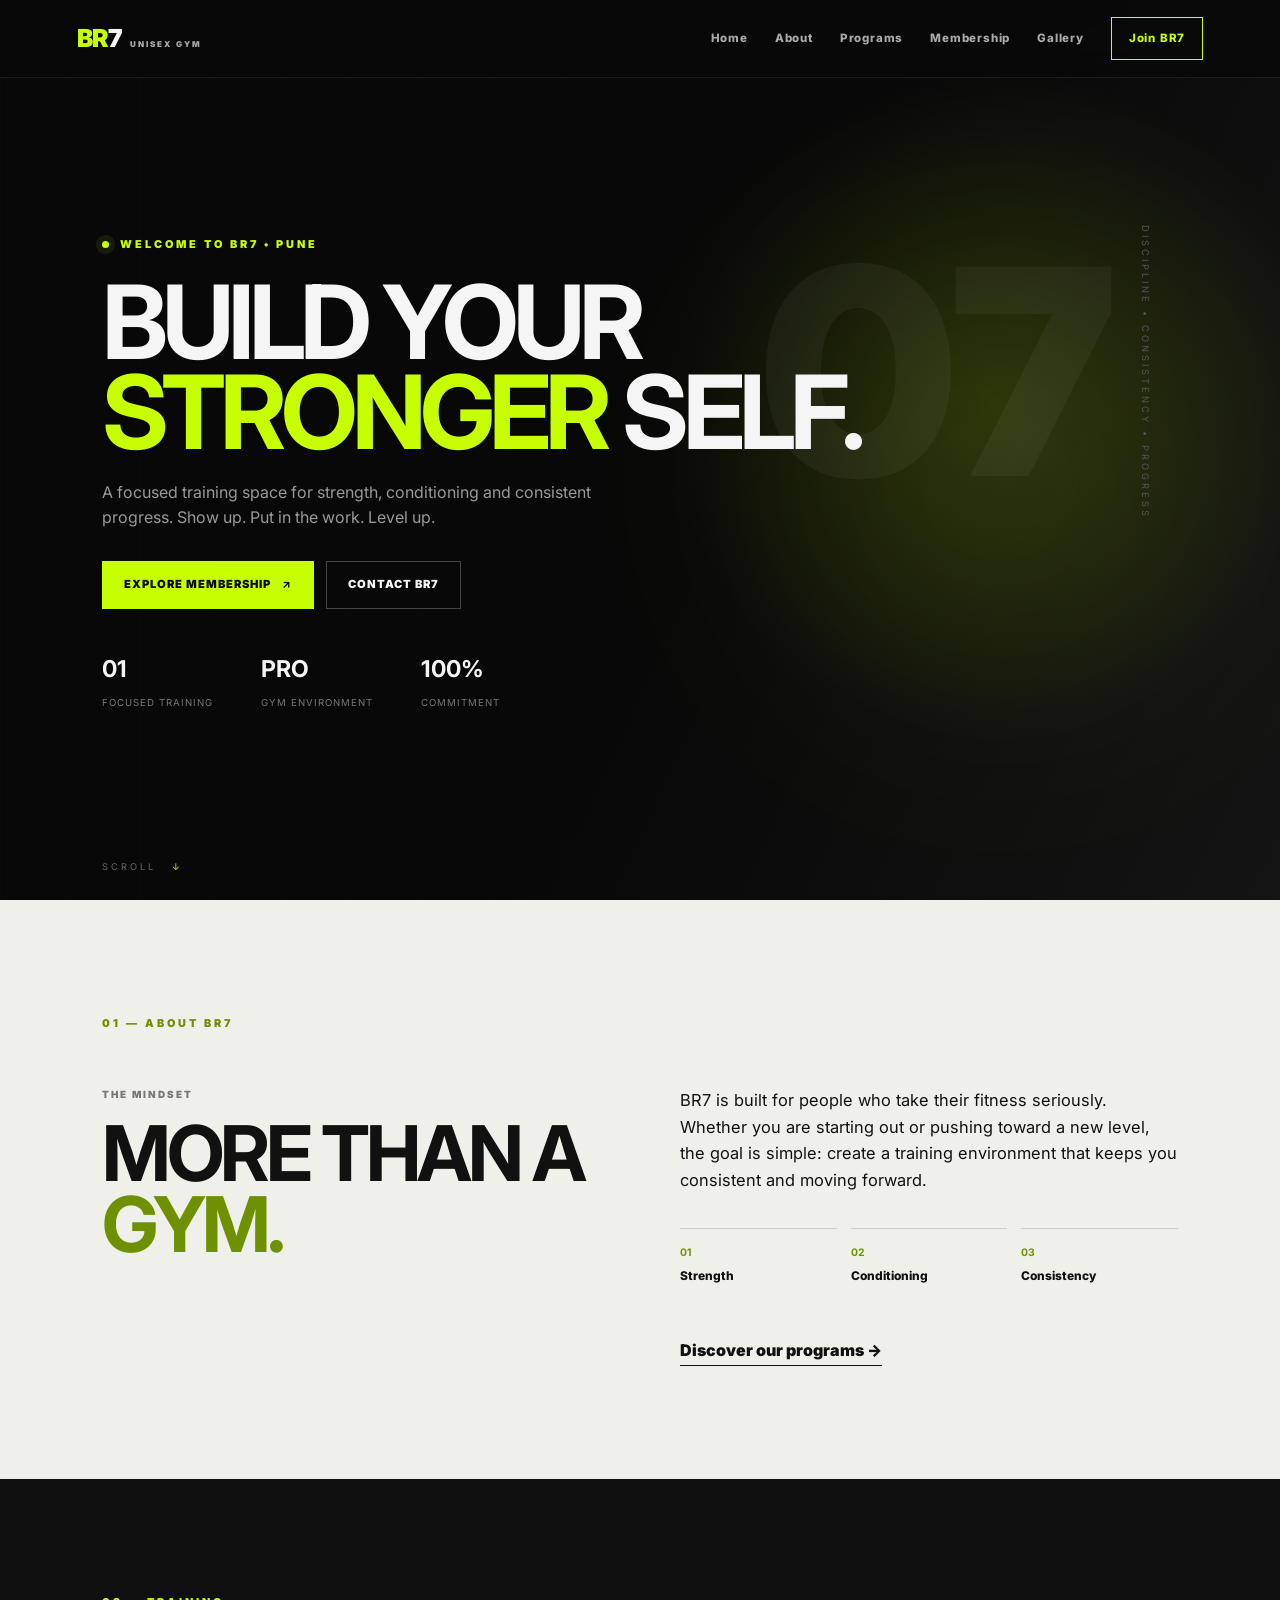
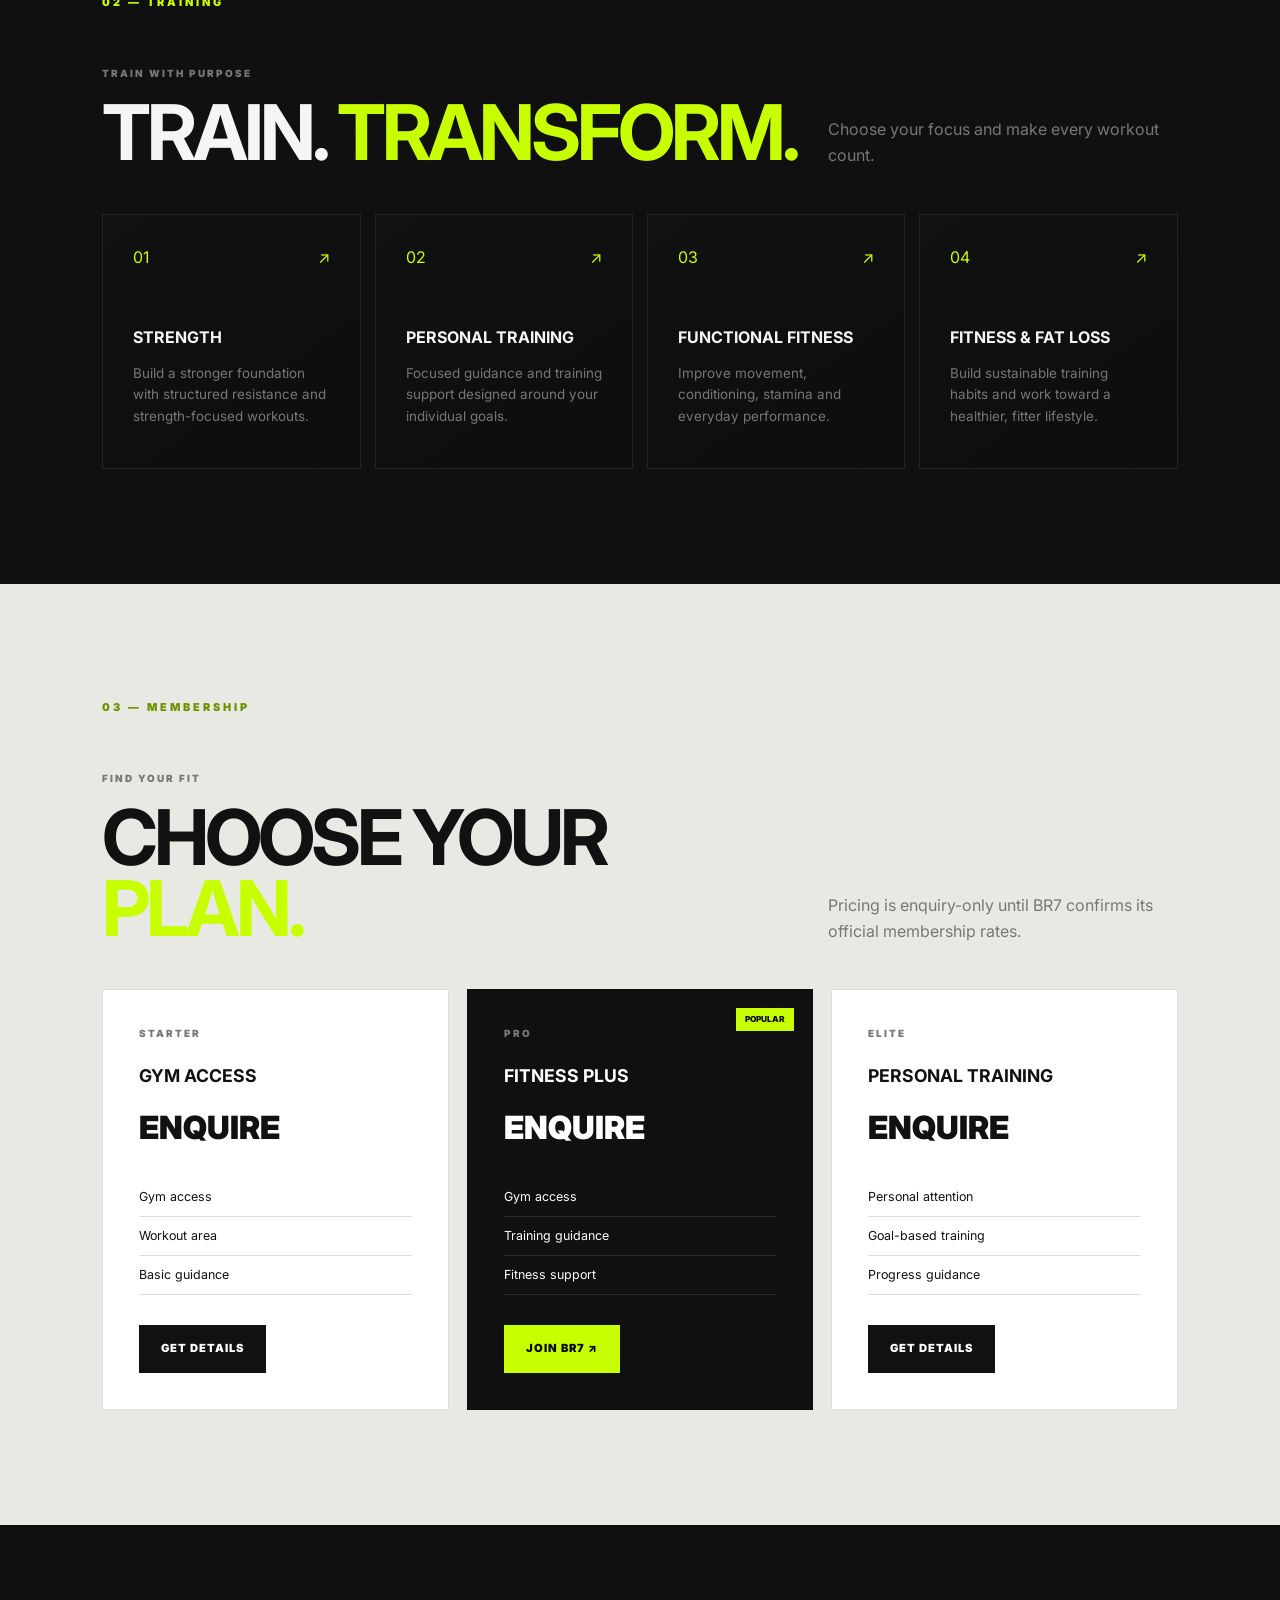
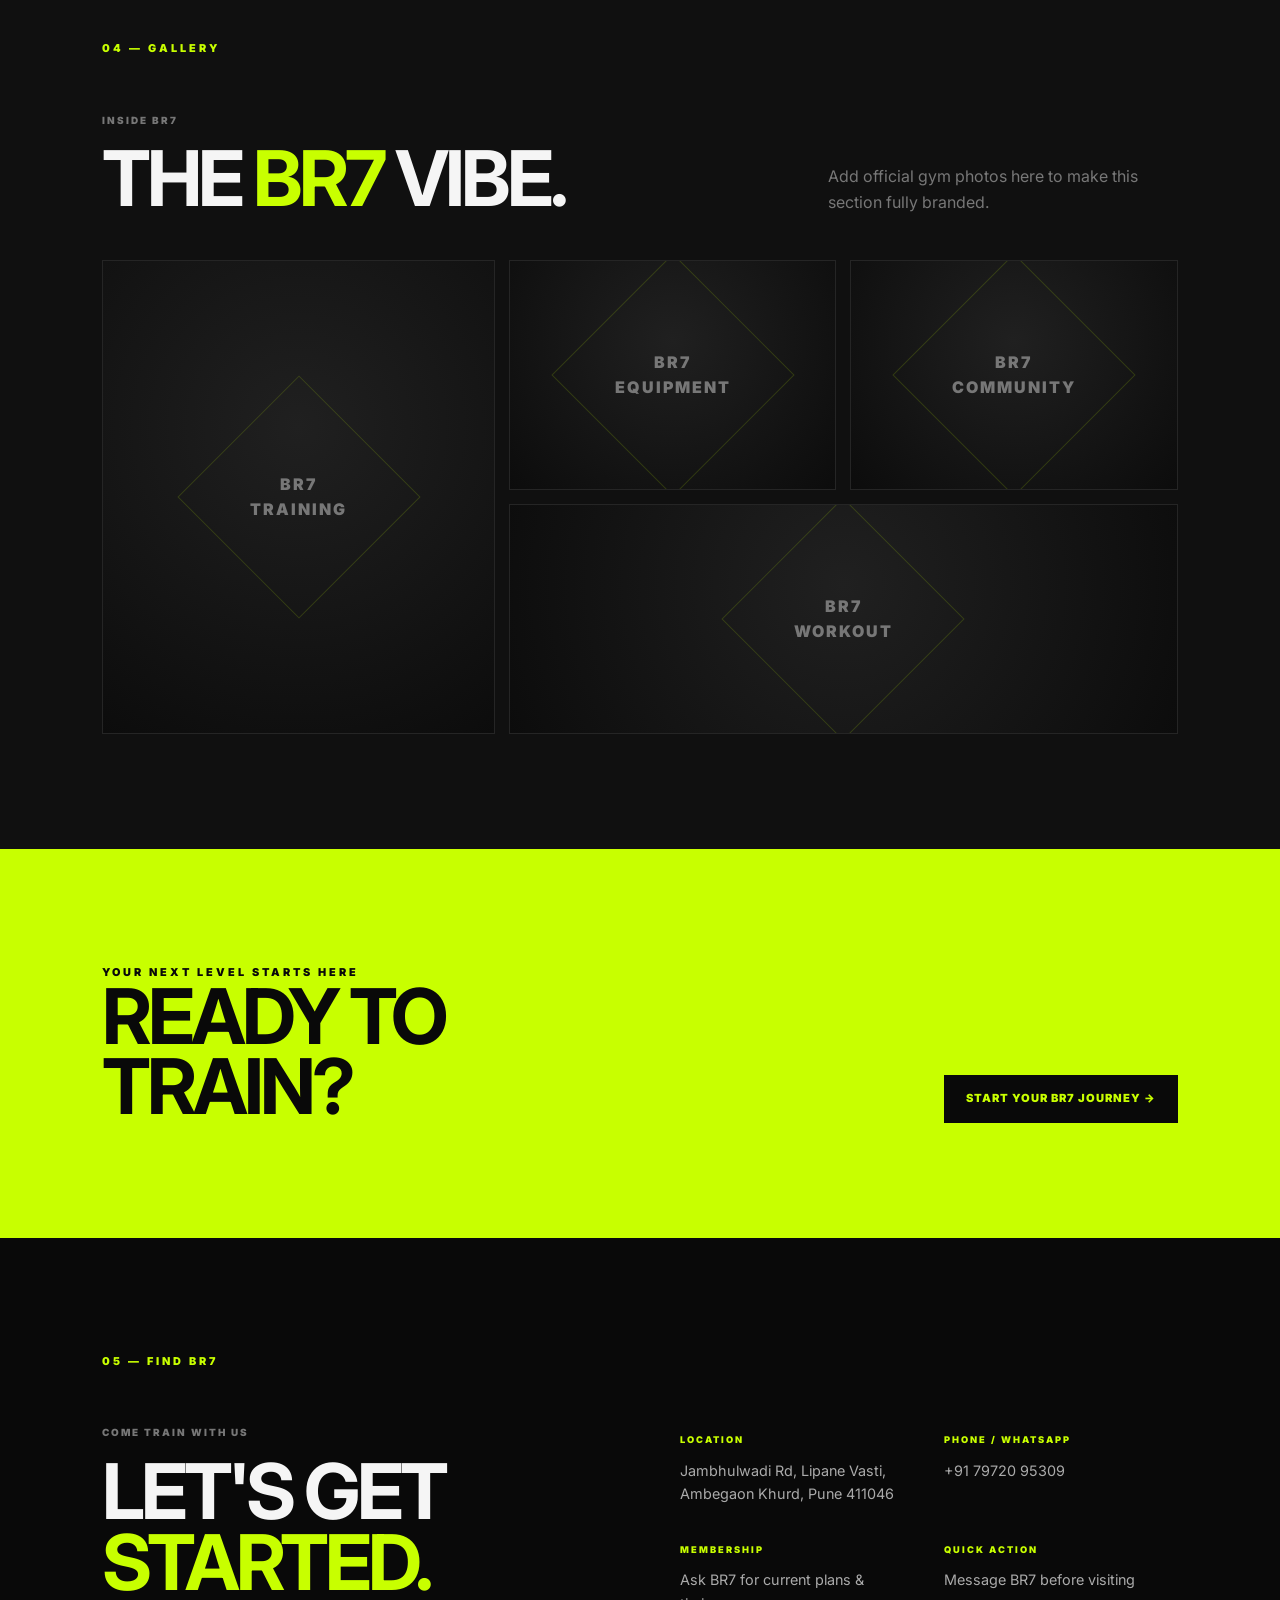
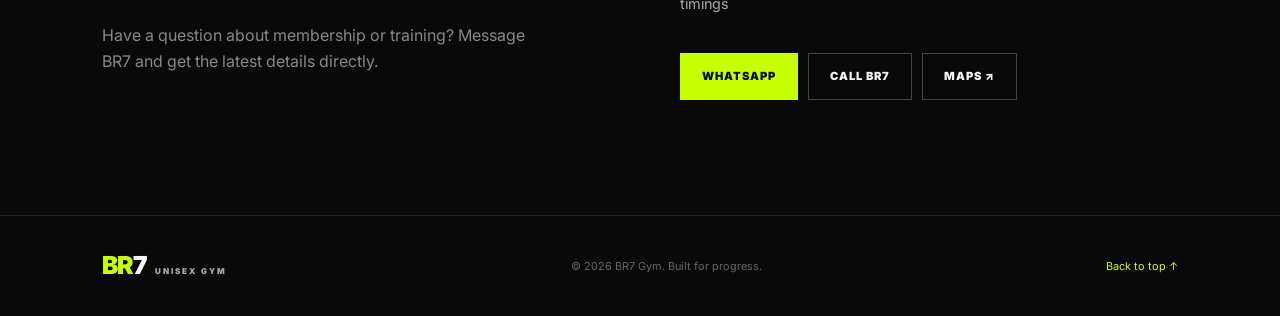
==== commit 24c64085: "Add files via upload" ====
--- a/index.html
+++ b/index.html
@@ -1,137 +1,59 @@
 <!DOCTYPE html>
 <html lang="en">
 <head>
-  <meta charset="UTF-8">
-  <meta name="viewport" content="width=device-width, initial-scale=1.0">
-  <meta name="description" content="BR7 Gym - Modern fitness, strength and training.">
-  <title>BR7 Gym | Train. Transform. Triumph.</title>
-  <link rel="preconnect" href="https://fonts.googleapis.com">
-  <link rel="preconnect" href="https://fonts.gstatic.com" crossorigin>
-  <link href="https://fonts.googleapis.com/css2?family=Inter:wght@400;500;600;700;800;900&display=swap" rel="stylesheet">
-  <link rel="stylesheet" href="style.css">
+<meta charset="UTF-8"><meta name="viewport" content="width=device-width,initial-scale=1.0">
+<meta name="description" content="BR7 Unisex Gym, Pune — strength, fitness and focused training in Ambegaon Khurd.">
+<meta name="theme-color" content="#0a0a0a"><title>BR7 Unisex Gym | Pune</title>
+<link rel="preconnect" href="https://fonts.googleapis.com"><link rel="preconnect" href="https://fonts.gstatic.com" crossorigin>
+<link href="https://fonts.googleapis.com/css2?family=Inter:wght@400;500;600;700;800;900&display=swap" rel="stylesheet">
+<link rel="stylesheet" href="style.css">
 </head>
 <body>
-  <div class="loader"><div class="loader-logo">BR<span>7</span></div></div>
+<div class="loader"><div class="loader-logo">BR<span>7</span></div><div class="loader-line"></div></div>
+<header class="navbar">
+<a class="brand" href="#home"><span>BR</span>7 <small>UNISEX GYM</small></a>
+<button class="menu-toggle" aria-label="Toggle navigation" aria-expanded="false">☰</button>
+<nav aria-label="Main navigation"><a href="#home">Home</a><a href="#about">About</a><a href="#programs">Programs</a><a href="#plans">Membership</a><a href="#gallery">Gallery</a><a href="#contact" class="nav-cta">Join BR7</a></nav>
+</header>
+<main>
+<section id="home" class="hero"><div class="hero-grid"></div><div class="hero-glow"></div>
+<div class="hero-content reveal"><p class="eyebrow"><span class="pulse"></span> WELCOME TO BR7 • PUNE</p>
+<h1>BUILD YOUR<br><span>STRONGER</span> SELF.</h1>
+<p class="hero-text">A focused training space for strength, conditioning and consistent progress. Show up. Put in the work. Level up.</p>
+<div class="hero-buttons"><a href="#plans" class="btn btn-primary">Explore Membership <b>↗</b></a><a href="#contact" class="btn btn-outline">Contact BR7</a></div>
+<div class="stats"><div><strong>01</strong><small>Focused Training</small></div><div><strong>PRO</strong><small>Gym Environment</small></div><div><strong>100%</strong><small>Commitment</small></div></div></div>
+<div class="hero-side reveal"><div class="hero-number">07</div><div class="vertical-text">DISCIPLINE • CONSISTENCY • PROGRESS</div></div><div class="scroll-hint">SCROLL <span>↓</span></div></section>
 
-  <header class="navbar">
-    <a class="brand" href="#home"><span>BR</span>7 <small>GYM</small></a>
-    <button class="menu-toggle" aria-label="Open menu">☰</button>
-    <nav>
-      <a href="#home">Home</a>
-      <a href="#about">About</a>
-      <a href="#programs">Programs</a>
-      <a href="#plans">Membership</a>
-      <a href="#gallery">Gallery</a>
-      <a href="#contact" class="nav-cta">Join BR7</a>
-    </nav>
-  </header>
+<section id="about" class="section about"><div class="section-tag">01 — ABOUT BR7</div>
+<div class="two-col"><div class="reveal"><p class="mini-label">THE MINDSET</p><h2>MORE THAN A<br><span>GYM.</span></h2></div>
+<div class="about-copy reveal"><p>BR7 is built for people who take their fitness seriously. Whether you are starting out or pushing toward a new level, the goal is simple: create a training environment that keeps you consistent and moving forward.</p>
+<div class="feature-row"><div><b>01</b><span>Strength</span></div><div><b>02</b><span>Conditioning</span></div><div><b>03</b><span>Consistency</span></div></div><a href="#programs" class="text-link">Discover our programs →</a></div></div></section>
 
-  <main>
-    <section id="home" class="hero">
-      <div class="hero-content reveal">
-        <p class="eyebrow">WELCOME TO BR7 GYM</p>
-        <h1>BUILD YOUR<br><span>STRONGER</span> SELF.</h1>
-        <p class="hero-text">Train with purpose. Get stronger. Become the best version of yourself at BR7 Gym.</p>
-        <div class="hero-buttons">
-          <a href="#plans" class="btn btn-primary">Explore Membership</a>
-          <a href="#contact" class="btn btn-outline">Contact BR7</a>
-        </div>
-        <div class="stats">
-          <div><strong>24/7</strong><small>Fitness Mindset</small></div>
-          <div><strong>PRO</strong><small>Training Focus</small></div>
-          <div><strong>100%</strong><small>Commitment</small></div>
-        </div>
-      </div>
-      <div class="hero-shape"></div>
-      <div class="hero-badge">BR7<br><small>NO EXCUSES</small></div>
-    </section>
+<section id="programs" class="section dark-section"><div class="section-tag">02 — TRAINING</div>
+<div class="section-heading"><div><p class="mini-label">TRAIN WITH PURPOSE</p><h2>TRAIN. <span>TRANSFORM.</span></h2></div><p>Choose your focus and make every workout count.</p></div>
+<div class="cards"><article class="card reveal"><div class="card-top"><span>01</span><i>↗</i></div><h3>STRENGTH</h3><p>Build a stronger foundation with structured resistance and strength-focused workouts.</p></article>
+<article class="card reveal"><div class="card-top"><span>02</span><i>↗</i></div><h3>PERSONAL TRAINING</h3><p>Focused guidance and training support designed around your individual goals.</p></article>
+<article class="card reveal"><div class="card-top"><span>03</span><i>↗</i></div><h3>FUNCTIONAL FITNESS</h3><p>Improve movement, conditioning, stamina and everyday performance.</p></article>
+<article class="card reveal"><div class="card-top"><span>04</span><i>↗</i></div><h3>FITNESS & FAT LOSS</h3><p>Build sustainable training habits and work toward a healthier, fitter lifestyle.</p></article></div></section>
 
-    <section id="about" class="section about">
-      <div class="section-tag">01 — ABOUT US</div>
-      <div class="two-col">
-        <div class="reveal">
-          <h2>MORE THAN A<br><span>GYM.</span></h2>
-        </div>
-        <div class="about-copy reveal">
-          <p>BR7 is built for people who are serious about their fitness journey. Whether your goal is strength, endurance, conditioning or simply becoming more active, our training environment is designed to keep you moving forward.</p>
-          <p class="muted">Professional atmosphere. Focused training. Consistent progress.</p>
-          <a href="#programs" class="text-link">Discover our programs →</a>
-        </div>
-      </div>
-    </section>
+<section id="plans" class="section plans"><div class="section-tag">03 — MEMBERSHIP</div>
+<div class="section-heading"><div><p class="mini-label">FIND YOUR FIT</p><h2>CHOOSE YOUR <span>PLAN.</span></h2></div><p>Pricing is enquiry-only until BR7 confirms its official membership rates.</p></div>
+<div class="pricing"><article class="price-card reveal"><p class="plan-label">STARTER</p><h3>GYM ACCESS</h3><div class="price">ENQUIRE</div><ul><li>Gym access</li><li>Workout area</li><li>Basic guidance</li></ul><a href="#contact" class="btn btn-dark">Get Details</a></article>
+<article class="price-card featured reveal"><div class="popular">POPULAR</div><p class="plan-label">PRO</p><h3>FITNESS PLUS</h3><div class="price">ENQUIRE</div><ul><li>Gym access</li><li>Training guidance</li><li>Fitness support</li></ul><a href="#contact" class="btn btn-primary">Join BR7 ↗</a></article>
+<article class="price-card reveal"><p class="plan-label">ELITE</p><h3>PERSONAL TRAINING</h3><div class="price">ENQUIRE</div><ul><li>Personal attention</li><li>Goal-based training</li><li>Progress guidance</li></ul><a href="#contact" class="btn btn-dark">Get Details</a></article></div></section>
 
-    <section id="programs" class="section dark-section">
-      <div class="section-tag">02 — TRAINING</div>
-      <div class="section-heading">
-        <h2>TRAIN. <span>TRANSFORM.</span></h2>
-        <p>Choose your focus and make every workout count.</p>
-      </div>
-      <div class="cards">
-        <article class="card reveal"><div class="icon">01</div><h3>STRENGTH</h3><p>Build a stronger foundation with structured resistance and strength-focused workouts.</p></article>
-        <article class="card reveal"><div class="icon">02</div><h3>PERSONAL TRAINING</h3><p>Get focused guidance and training support designed around your individual goals.</p></article>
-        <article class="card reveal"><div class="icon">03</div><h3>FUNCTIONAL FITNESS</h3><p>Improve movement, conditioning, stamina and everyday performance.</p></article>
-        <article class="card reveal"><div class="icon">04</div><h3>FAT LOSS & FITNESS</h3><p>Build consistent training habits and work toward a healthier, fitter lifestyle.</p></article>
-      </div>
-    </section>
+<section id="gallery" class="section gallery-section dark-section"><div class="section-tag">04 — GALLERY</div>
+<div class="section-heading"><div><p class="mini-label">INSIDE BR7</p><h2>THE <span>BR7</span> VIBE.</h2></div><p>Add official gym photos here to make this section fully branded.</p></div>
+<div class="gallery"><div class="gallery-box tall"><span>BR7<br>TRAINING</span></div><div class="gallery-box"><span>BR7<br>EQUIPMENT</span></div><div class="gallery-box"><span>BR7<br>COMMUNITY</span></div><div class="gallery-box wide"><span>BR7<br>WORKOUT</span></div></div></section>
 
-    <section id="plans" class="section plans">
-      <div class="section-tag">03 — MEMBERSHIP</div>
-      <div class="section-heading">
-        <h2>CHOOSE YOUR <span>PLAN.</span></h2>
-        <p>Membership details can be updated with BR7's official pricing.</p>
-      </div>
-      <div class="pricing">
-        <article class="price-card reveal"><p class="plan-label">BASIC</p><h3>GYM ACCESS</h3><div class="price">₹— <small>/ month</small></div><ul><li>Gym access</li><li>Workout area</li><li>Basic guidance</li></ul><a href="#contact" class="btn btn-outline">Enquire Now</a></article>
-        <article class="price-card featured reveal"><div class="popular">POPULAR</div><p class="plan-label">PRO</p><h3>FITNESS PLUS</h3><div class="price">₹— <small>/ month</small></div><ul><li>Gym access</li><li>Training guidance</li><li>Fitness support</li></ul><a href="#contact" class="btn btn-primary">Join BR7</a></article>
-        <article class="price-card reveal"><p class="plan-label">ELITE</p><h3>PERSONAL TRAINING</h3><div class="price">₹— <small>/ month</small></div><ul><li>Personal attention</li><li>Goal-based training</li><li>Progress guidance</li></ul><a href="#contact" class="btn btn-outline">Enquire Now</a></article>
-      </div>
-    </section>
+<section class="section cta-section"><div class="cta-box reveal"><div><p class="eyebrow">YOUR NEXT LEVEL STARTS HERE</p><h2>READY TO<br><span>TRAIN?</span></h2></div><a href="#contact" class="btn btn-black">Start Your BR7 Journey →</a></div></section>
 
-    <section id="gallery" class="section gallery-section dark-section">
-      <div class="section-tag">04 — GALLERY</div>
-      <div class="section-heading">
-        <h2>THE <span>BR7</span> VIBE.</h2>
-        <p>Replace these placeholders with official BR7 gym photos.</p>
-      </div>
-      <div class="gallery">
-        <div class="gallery-box tall"><span>BR7<br>TRAINING</span></div>
-        <div class="gallery-box"><span>BR7<br>EQUIPMENT</span></div>
-        <div class="gallery-box"><span>BR7<br>COMMUNITY</span></div>
-        <div class="gallery-box wide"><span>BR7<br>WORKOUT</span></div>
-      </div>
-    </section>
-
-    <section class="section cta-section">
-      <div class="cta-box reveal">
-        <p class="eyebrow">YOUR NEXT LEVEL STARTS HERE</p>
-        <h2>READY TO<br><span>TRAIN?</span></h2>
-        <a href="#contact" class="btn btn-primary">Start Your BR7 Journey →</a>
-      </div>
-    </section>
-
-    <section id="contact" class="section contact">
-      <div class="section-tag">05 — CONTACT</div>
-      <div class="two-col">
-        <div class="reveal">
-          <h2>LET'S GET<br><span>STARTED.</span></h2>
-          <p class="muted">Update the details below with BR7's verified contact information before publishing.</p>
-        </div>
-        <div class="contact-info reveal">
-          <div><small>LOCATION</small><p>BR7 Gym<br>Pune, Maharashtra</p></div>
-          <div><small>PHONE</small><p>+91 XXXXX XXXXX</p></div>
-          <div><small>HOURS</small><p>Update official gym timings</p></div>
-          <div class="contact-buttons"><a href="#" class="btn btn-primary">WhatsApp</a><a href="tel:+910000000000" class="btn btn-outline">Call BR7</a></div>
-        </div>
-      </div>
-    </section>
-  </main>
-
-  <footer>
-    <div class="brand"><span>BR</span>7 <small>GYM</small></div>
-    <p>© 2026 BR7 Gym. All rights reserved.</p>
-    <a href="#home">Back to top ↑</a>
-  </footer>
-
-  <script src="script.js"></script>
-</body>
-</html>+<section id="contact" class="section contact"><div class="section-tag">05 — FIND BR7</div>
+<div class="two-col"><div class="reveal"><p class="mini-label">COME TRAIN WITH US</p><h2>LET'S GET<br><span>STARTED.</span></h2><p class="contact-intro">Have a question about membership or training? Message BR7 and get the latest details directly.</p></div>
+<div class="contact-info reveal"><div><small>LOCATION</small><p>Jambhulwadi Rd, Lipane Vasti,<br>Ambegaon Khurd, Pune 411046</p></div>
+<div><small>PHONE / WHATSAPP</small><p>+91 79720 95309</p></div><div><small>MEMBERSHIP</small><p>Ask BR7 for current plans & timings</p></div>
+<div><small>QUICK ACTION</small><p>Message BR7 before visiting</p></div>
+<div class="contact-buttons"><a href="https://wa.me/917972095309" class="btn btn-primary" target="_blank" rel="noopener">WhatsApp</a><a href="tel:+917972095309" class="btn btn-outline">Call BR7</a><a href="https://www.google.com/maps/search/?api=1&query=BR7+Unisex+Gym+Jambhulwadi+Road+Pune" class="btn btn-outline" target="_blank" rel="noopener">Maps ↗</a></div></div></div></section>
+</main>
+<footer><div class="brand"><span>BR</span>7 <small>UNISEX GYM</small></div><p>© 2026 BR7 Gym. Built for progress.</p><a href="#home">Back to top ↑</a></footer>
+<script src="script.js"></script></body></html>
--- a/style.css
+++ b/style.css
@@ -1 +1 @@
-*{margin:0;padding:0;box-sizing:border-box}html{scroll-behavior:smooth}body{font-family:Inter,Arial,sans-serif;background:#0a0a0a;color:#f5f5f5;line-height:1.6}.loader{position:fixed;inset:0;background:#0a0a0a;display:grid;place-items:center;z-index:9999;animation:hideLoader .8s 1.4s forwards}.loader-logo{font-size:4rem;font-weight:900;letter-spacing:-5px}.loader-logo span,.brand span,h1 span,h2 span,.section-heading span{color:#c8ff00}@keyframes hideLoader{to{opacity:0;visibility:hidden}}a{color:inherit;text-decoration:none}.navbar{position:fixed;top:0;left:0;width:100%;height:78px;display:flex;align-items:center;justify-content:space-between;padding:0 6%;z-index:100;background:rgba(10,10,10,.8);backdrop-filter:blur(14px);border-bottom:1px solid rgba(255,255,255,.07)}.brand{font-size:1.6rem;font-weight:900;letter-spacing:-1px}.brand small{font-size:.55rem;letter-spacing:3px;margin-left:4px;color:#aaa}nav{display:flex;gap:28px;align-items:center}nav a{font-size:.78rem;font-weight:700;letter-spacing:.8px;color:#bbb;transition:.3s}nav a:hover{color:#c8ff00}.nav-cta{padding:11px 17px;border:1px solid #c8ff00;color:#c8ff00!important}.menu-toggle{display:none;background:none;border:0;color:white;font-size:1.7rem}.hero{min-height:100vh;position:relative;display:flex;align-items:center;padding:130px 8% 80px;overflow:hidden;background:radial-gradient(circle at 78% 45%,rgba(200,255,0,.1),transparent 30%),linear-gradient(115deg,#090909 55%,#121212 100%)}.hero-content{max-width:760px;position:relative;z-index:2}.eyebrow,.section-tag{font-size:.7rem;font-weight:800;letter-spacing:3px;color:#c8ff00}.hero h1{font-size:clamp(3.5rem,8vw,7.8rem);line-height:.9;letter-spacing:-6px;margin:22px 0}.hero-text{max-width:520px;color:#aaa;font-size:1rem}.hero-buttons{display:flex;gap:14px;margin:30px 0}.btn{display:inline-block;padding:14px 22px;font-size:.75rem;font-weight:800;letter-spacing:1px;text-transform:uppercase;transition:.3s}.btn-primary{background:#c8ff00;color:#0a0a0a}.btn-primary:hover{transform:translateY(-3px);box-shadow:0 10px 30px rgba(200,255,0,.2)}.btn-outline{border:1px solid #555;color:#fff}.btn-outline:hover{border-color:#c8ff00;color:#c8ff00}.stats{display:flex;gap:45px;margin-top:45px}.stats strong{display:block;font-size:1.5rem}.stats small{font-size:.65rem;color:#777;text-transform:uppercase;letter-spacing:1px}.hero-shape{position:absolute;width:480px;height:620px;right:7%;top:18%;border:1px solid rgba(200,255,0,.2);transform:skew(-10deg) rotate(7deg)}.hero-shape:after{content:"";position:absolute;inset:45px;border:1px solid rgba(255,255,255,.08)}.hero-badge{position:absolute;right:13%;bottom:14%;font-size:3rem;font-weight:900;line-height:.8;text-align:center;opacity:.08;transform:rotate(-10deg)}.hero-badge small{font-size:.55rem;letter-spacing:4px}.section{padding:110px 8%}.about{background:#f1f1ed;color:#111}.about .section-tag,.about h2 span{color:#6f9000}.two-col{display:grid;grid-template-columns:1fr 1fr;gap:80px;margin-top:55px}.section h2{font-size:clamp(2.7rem,6vw,5.5rem);line-height:.95;letter-spacing:-4px}.about-copy{max-width:570px}.about-copy p{font-size:1.05rem;margin-bottom:22px}.muted{color:#777}.text-link{font-weight:800;border-bottom:1px solid currentColor;padding-bottom:5px}.dark-section{background:#101010}.section-heading{display:flex;justify-content:space-between;align-items:end;gap:30px;margin:55px 0 45px}.section-heading p{max-width:350px;color:#777}.cards{display:grid;grid-template-columns:repeat(4,1fr);gap:14px}.card{padding:30px;border:1px solid #242424;min-height:250px;transition:.35s}.card:hover{border-color:#c8ff00;transform:translateY(-6px)}.icon{color:#c8ff00;font-weight:800;margin-bottom:45px}.card h3{font-size:1.05rem;margin-bottom:12px}.card p{color:#777;font-size:.88rem}.plans{background:#e9e9e4;color:#111}.plans .section-tag{color:#6f9000}.pricing{display:grid;grid-template-columns:repeat(3,1fr);gap:18px}.price-card{position:relative;background:#fff;padding:36px;border:1px solid #ddd}.price-card.featured{background:#101010;color:#fff;border-color:#101010}.popular{position:absolute;right:20px;top:20px;background:#c8ff00;color:#111;padding:5px 9px;font-size:.55rem;font-weight:900}.plan-label{font-size:.65rem;font-weight:900;letter-spacing:2px;color:#777}.price-card h3{margin:20px 0 12px;font-size:1.15rem}.price{font-size:2.3rem;font-weight:900;margin-bottom:25px}.price small{font-size:.7rem;font-weight:500;color:#888}.price-card ul{list-style:none;margin-bottom:30px}.price-card li{padding:9px 0;border-bottom:1px solid #ddd;font-size:.8rem}.featured li{border-color:#2c2c2c}.gallery{display:grid;grid-template-columns:1.2fr 1fr 1fr;grid-auto-rows:230px;gap:14px}.gallery-box{display:grid;place-items:center;border:1px solid #252525;background:linear-gradient(135deg,#171717,#0c0c0c);position:relative;overflow:hidden}.gallery-box:before{content:"";position:absolute;width:170px;height:170px;border:1px solid rgba(200,255,0,.15);transform:rotate(45deg)}.gallery-box span{position:relative;z-index:1;text-align:center;font-weight:900;font-size:1rem;letter-spacing:2px;color:#888}.gallery-box.tall{grid-row:span 2}.gallery-box.wide{grid-column:span 2}.cta-section{background:#c8ff00;color:#111}.cta-box{display:flex;align-items:end;justify-content:space-between;gap:40px}.cta-section .eyebrow{color:#111}.cta-section h2 span{color:#111}.contact{background:#0a0a0a}.contact-info{display:grid;grid-template-columns:1fr 1fr;gap:30px}.contact-info small{font-size:.6rem;letter-spacing:2px;color:#c8ff00;font-weight:800}.contact-info p{margin-top:8px;color:#aaa}.contact-buttons{grid-column:span 2;display:flex;gap:12px;margin-top:10px}footer{padding:30px 8%;border-top:1px solid #222;display:flex;justify-content:space-between;align-items:center;color:#777;font-size:.7rem}footer .brand{color:#fff}footer a{color:#c8ff00}.reveal{opacity:0;transform:translateY(30px);transition:opacity .7s,transform .7s}.reveal.visible{opacity:1;transform:none}@media(max-width:900px){nav{position:absolute;top:78px;left:0;width:100%;display:none;flex-direction:column;align-items:flex-start;padding:25px 8%;background:#101010}nav.open{display:flex}.menu-toggle{display:block}.hero-shape{right:-180px;opacity:.5}.cards{grid-template-columns:1fr 1fr}.pricing{grid-template-columns:1fr}.gallery{grid-template-columns:1fr 1fr}.gallery-box.tall{grid-row:span 1}.gallery-box.wide{grid-column:span 2}.section-heading,.cta-box{display:block}.section-heading p{margin-top:18px}.cta-box .btn{margin-top:30px}}@media(max-width:600px){.navbar{padding:0 5%}.hero{padding-left:6%;padding-right:6%}.hero h1{letter-spacing:-3px}.stats{gap:20px}.two-col{grid-template-columns:1fr;gap:35px}.cards{grid-template-columns:1fr}.gallery{grid-template-columns:1fr}.gallery-box.wide{grid-column:span 1}.contact-info{grid-template-columns:1fr}.contact-buttons{grid-column:span 1}.section{padding:80px 6%}footer{flex-direction:column;gap:15px;text-align:center}}+*{margin:0;padding:0;box-sizing:border-box}html{scroll-behavior:smooth}body{font-family:Inter,Arial,sans-serif;background:#090909;color:#f5f5f5;line-height:1.6;overflow-x:hidden}a{color:inherit;text-decoration:none}.loader{position:fixed;inset:0;background:#090909;display:grid;place-items:center;align-content:center;gap:14px;z-index:9999;animation:hideLoader .8s 1.1s forwards}.loader-logo{font-size:4rem;font-weight:900;letter-spacing:-5px}.loader-logo span,.brand span,h1 span,h2 span,.section-heading span{color:#c8ff00}.loader-line{width:90px;height:2px;background:#c8ff00;transform-origin:left;animation:loadline 1s}.navbar{position:fixed;top:0;left:0;width:100%;height:78px;display:flex;align-items:center;justify-content:space-between;padding:0 6%;z-index:100;background:rgba(9,9,9,.82);backdrop-filter:blur(16px);border-bottom:1px solid rgba(255,255,255,.08)}.brand{font-size:1.55rem;font-weight:900;letter-spacing:-1px}.brand small{font-size:.5rem;letter-spacing:2px;margin-left:4px;color:#aaa}nav{display:flex;gap:27px;align-items:center}nav a{font-size:.72rem;font-weight:800;letter-spacing:.8px;color:#aaa;transition:.25s}nav a:hover{color:#c8ff00}.nav-cta{padding:11px 17px;border:1px solid #c8ff00;color:#c8ff00!important}.menu-toggle{display:none;background:none;border:0;color:#fff;font-size:1.7rem}.hero{min-height:100vh;position:relative;display:flex;align-items:center;padding:130px 8% 80px;overflow:hidden;background:radial-gradient(circle at 78% 45%,rgba(200,255,0,.13),transparent 30%),linear-gradient(115deg,#080808 55%,#141414)}.hero-grid{position:absolute;inset:0;opacity:.13;background-image:linear-gradient(rgba(255,255,255,.08) 1px,transparent 1px),linear-gradient(90deg,rgba(255,255,255,.08) 1px,transparent 1px);background-size:70px 70px;mask-image:linear-gradient(to right,black,transparent 75%)}.hero-glow{position:absolute;width:430px;height:430px;right:5%;border-radius:50%;background:#c8ff00;filter:blur(130px);opacity:.08}.hero-content{max-width:760px;position:relative;z-index:2}.eyebrow,.section-tag{font-size:.68rem;font-weight:900;letter-spacing:3px;color:#c8ff00}.pulse{display:inline-block;width:7px;height:7px;background:#c8ff00;border-radius:50%;margin-right:6px;box-shadow:0 0 0 6px rgba(200,255,0,.08)}h1{font-size:clamp(3.4rem,8vw,7.8rem);line-height:.88;letter-spacing:-6px;margin:23px 0}.hero-text{max-width:540px;color:#999;font-size:1rem}.hero-buttons{display:flex;gap:12px;margin:30px 0}.btn{display:inline-block;padding:14px 21px;font-size:.7rem;font-weight:900;letter-spacing:1px;text-transform:uppercase;transition:.3s;border:1px solid transparent}.btn b{margin-left:8px}.btn-primary{background:#c8ff00;color:#090909}.btn-primary:hover,.btn-black:hover,.btn-dark:hover{transform:translateY(-3px);box-shadow:0 12px 30px rgba(200,255,0,.18)}.btn-outline{border-color:#444}.btn-outline:hover{border-color:#c8ff00;color:#c8ff00}.btn-dark{background:#111;color:#fff}.btn-black{background:#090909;color:#c8ff00}.stats{display:flex;gap:48px;margin-top:42px}.stats strong{display:block;font-size:1.45rem}.stats small{font-size:.6rem;color:#777;text-transform:uppercase;letter-spacing:1px}.hero-side{position:absolute;right:10%;top:25%;display:flex;align-items:center;gap:20px;z-index:2}.hero-number{font-size:18rem;font-weight:900;line-height:.7;opacity:.045}.vertical-text{writing-mode:vertical-rl;color:#555;font-size:.58rem;letter-spacing:3px}.scroll-hint{position:absolute;bottom:25px;left:8%;font-size:.58rem;letter-spacing:3px;color:#666}.scroll-hint span{color:#c8ff00;margin-left:10px}.section{padding:115px 8%}.about{background:#f0f0eb;color:#111}.about .section-tag,.about h2 span{color:#6f9000}.two-col{display:grid;grid-template-columns:1fr 1fr;gap:80px;margin-top:55px}.mini-label{font-size:.62rem;font-weight:900;letter-spacing:2px;color:#777;margin-bottom:16px}.section h2{font-size:clamp(2.7rem,6vw,5.5rem);line-height:.92;letter-spacing:-4px}.about-copy{max-width:600px}.about-copy>p{font-size:1.03rem;margin-bottom:30px}.feature-row{display:flex;gap:14px;margin:35px 0}.feature-row div{flex:1;padding:16px 0;border-top:1px solid #ccc}.feature-row b{display:block;font-size:.65rem;color:#6f9000}.feature-row span{font-size:.75rem;font-weight:800}.text-link{font-weight:900;border-bottom:1px solid currentColor;padding-bottom:5px}.dark-section{background:#101010}.section-heading{display:flex;justify-content:space-between;align-items:end;gap:30px;margin:55px 0 45px}.section-heading>p{max-width:350px;color:#777}.cards{display:grid;grid-template-columns:repeat(4,1fr);gap:14px}.card{padding:30px;border:1px solid #252525;min-height:255px;transition:.35s;background:linear-gradient(145deg,#111,#0d0d0d)}.card:hover{border-color:#c8ff00;transform:translateY(-7px);box-shadow:0 18px 45px rgba(0,0,0,.3)}.card-top{display:flex;justify-content:space-between;color:#c8ff00;margin-bottom:55px}.card-top i{font-style:normal}.card h3{font-size:1rem;margin-bottom:12px}.card p{color:#777;font-size:.84rem}.plans{background:#e9e9e4;color:#111}.plans .section-tag{color:#6f9000}.pricing{display:grid;grid-template-columns:repeat(3,1fr);gap:18px}.price-card{position:relative;background:#fff;padding:36px;border:1px solid #ddd}.price-card.featured{background:#101010;color:#fff;border-color:#101010;transform:translateY(-8px)}.popular{position:absolute;right:18px;top:18px;background:#c8ff00;color:#111;padding:5px 9px;font-size:.52rem;font-weight:900}.plan-label{font-size:.62rem;font-weight:900;letter-spacing:2px;color:#777}.price-card h3{margin:20px 0 12px;font-size:1.1rem}.price{font-size:2rem;font-weight:900;margin-bottom:25px}.price-card ul{list-style:none;margin-bottom:30px}.price-card li{padding:9px 0;border-bottom:1px solid #ddd;font-size:.78rem}.featured li{border-color:#292929}.gallery{display:grid;grid-template-columns:1.2fr 1fr 1fr;grid-auto-rows:230px;gap:14px}.gallery-box{display:grid;place-items:center;border:1px solid #252525;background:radial-gradient(circle at 50% 35%,#202020,#0c0c0c);position:relative;overflow:hidden}.gallery-box:before{content:"";position:absolute;width:170px;height:170px;border:1px solid rgba(200,255,0,.16);transform:rotate(45deg);transition:.5s}.gallery-box:hover:before{transform:rotate(45deg) scale(1.2)}.gallery-box span{position:relative;font-weight:900;font-size:1rem;letter-spacing:2px;color:#777;text-align:center}.gallery-box.tall{grid-row:span 2}.gallery-box.wide{grid-column:span 2}.cta-section{background:#c8ff00;color:#090909}.cta-section .eyebrow{color:#090909}.cta-section h2 span{color:#090909}.cta-box{display:flex;align-items:end;justify-content:space-between;gap:40px}.contact{background:#090909}.contact-info{display:grid;grid-template-columns:1fr 1fr;gap:30px}.contact-info small{font-size:.58rem;letter-spacing:2px;color:#c8ff00;font-weight:900}.contact-info p{margin-top:8px;color:#aaa;font-size:.9rem}.contact-intro{max-width:430px;color:#888;margin-top:25px}.contact-buttons{grid-column:span 2;display:flex;gap:10px;margin-top:8px;flex-wrap:wrap}footer{padding:30px 8%;border-top:1px solid #222;display:flex;justify-content:space-between;align-items:center;color:#666;font-size:.68rem}footer .brand{color:#fff}footer a{color:#c8ff00}.reveal{opacity:0;transform:translateY(30px);transition:opacity .7s,transform .7s}.reveal.visible{opacity:1;transform:none}@keyframes hideLoader{to{opacity:0;visibility:hidden}}@keyframes loadline{from{transform:scaleX(0)}to{transform:scaleX(1)}}@media(max-width:900px){nav{position:absolute;top:78px;left:0;width:100%;display:none;flex-direction:column;align-items:flex-start;padding:25px 8%;background:#101010;border-bottom:1px solid #222}nav.open{display:flex}.menu-toggle{display:block}.hero-side{right:-35px}.hero-number{font-size:13rem}.cards{grid-template-columns:1fr 1fr}.pricing{grid-template-columns:1fr}.price-card.featured{transform:none}.gallery{grid-template-columns:1fr 1fr}.gallery-box.tall{grid-row:span 1}.gallery-box.wide{grid-column:span 2}.section-heading,.cta-box{display:block}.section-heading>p{margin-top:18px}.cta-box .btn{margin-top:30px}}@media(max-width:600px){.navbar{padding:0 5%}.brand{font-size:1.35rem}.hero{padding:125px 6% 75px;min-height:100svh}.hero h1{font-size:clamp(3rem,16vw,5rem);letter-spacing:-3px}.hero-text{font-size:.9rem}.hero-buttons{flex-direction:column;align-items:stretch}.hero-buttons .btn{text-align:center}.stats{gap:18px;margin-top:32px}.stats small{font-size:.52rem}.hero-side{display:none}.section{padding:82px 6%}.two-col{grid-template-columns:1fr;gap:35px}.section h2{letter-spacing:-3px}.feature-row{gap:8px}.cards{grid-template-columns:1fr}.gallery{grid-template-columns:1fr;grid-auto-rows:200px}.gallery-box.wide{grid-column:span 1}.contact-info{grid-template-columns:1fr}.contact-buttons{grid-column:span 1}.contact-buttons .btn{flex:1;text-align:center}.contact-intro{font-size:.9rem}footer{flex-direction:column;gap:14px;text-align:center;padding:28px 6%}}
